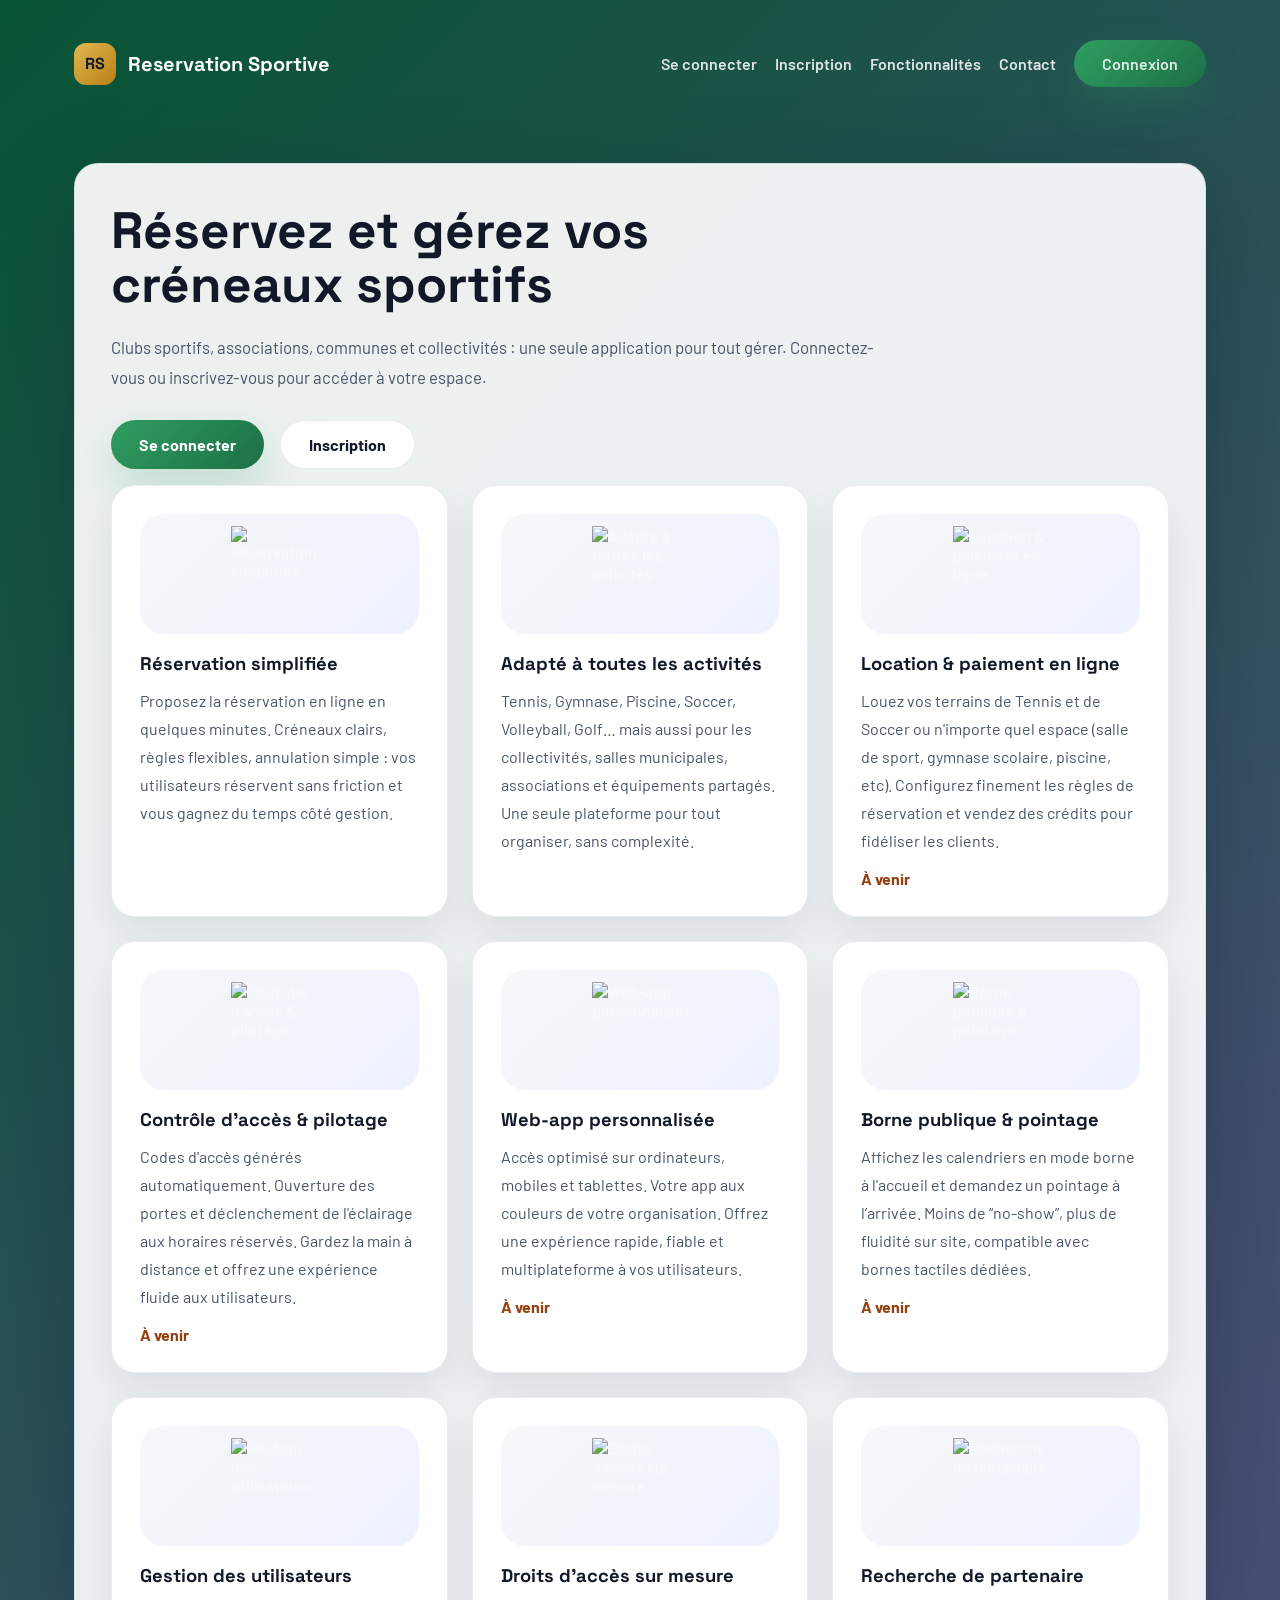
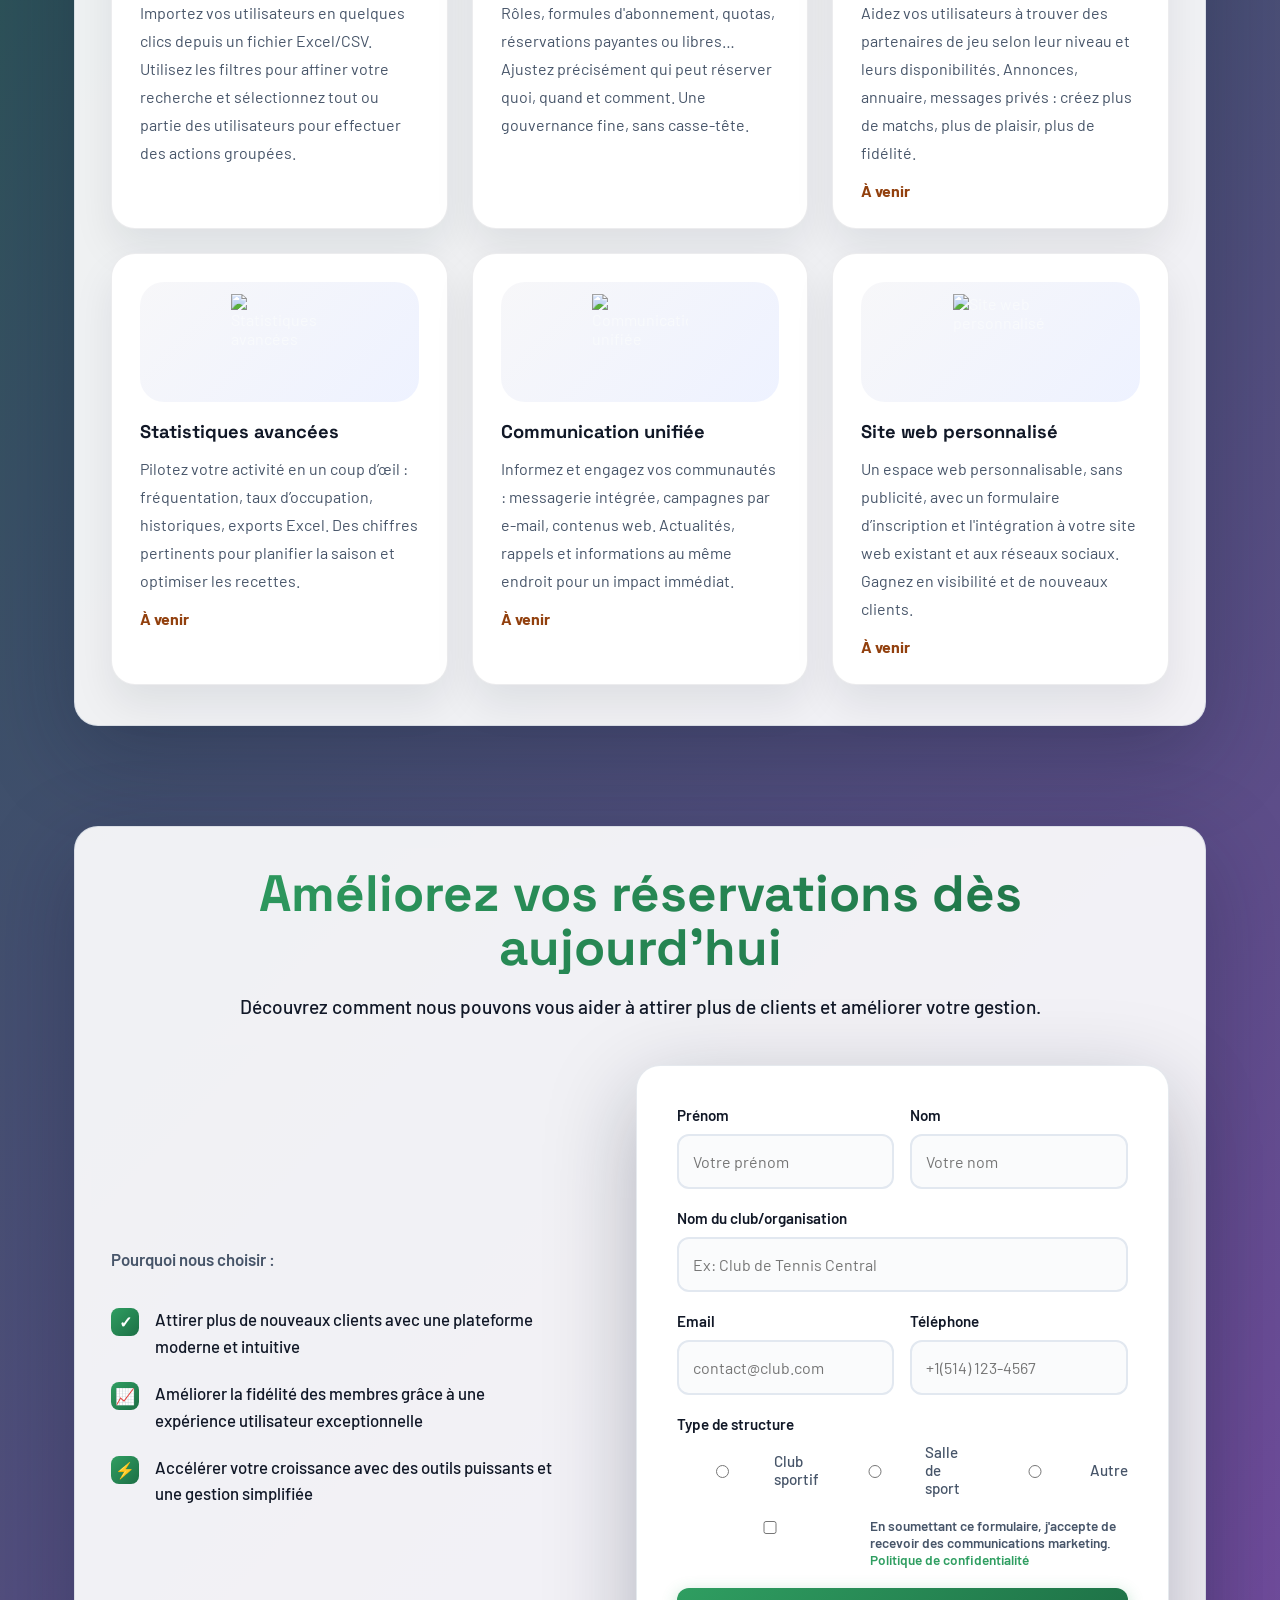
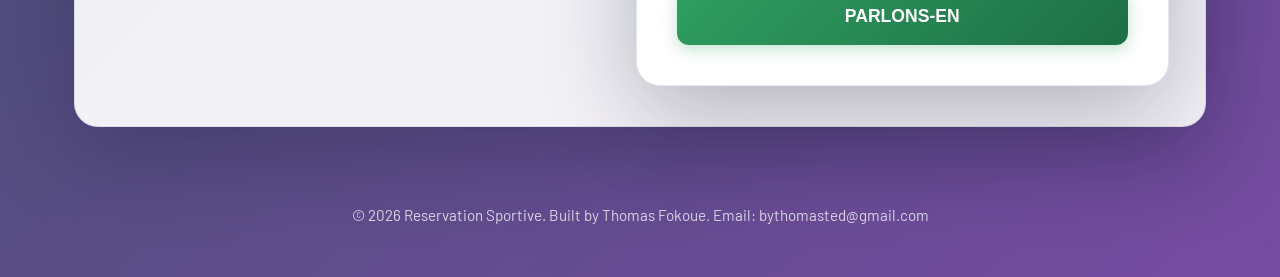
==== index.html @ 1c205542 "Style: améliorer l'apparence de la section Contact avec icônes, focus states et effets visuels" ====
﻿<!doctype html>
<html lang="fr">
  <head>
    <meta charset="utf-8" />
    <meta name="viewport" content="width=device-width, initial-scale=1" />
    <title>RS - Reservation Sportive</title>
    <link rel="icon"  href="Images/icon.png">
    <link rel="preconnect" href="https://fonts.googleapis.com" />
    <link rel="preconnect" href="https://fonts.gstatic.com" crossorigin />
    <link
      href="https://fonts.googleapis.com/css2?family=Barlow:wght@400;500;600;700&family=Space+Grotesk:wght@500;700&display=swap"
      rel="stylesheet"
    />
    <style>
      :root {
        --bg: #075434;
        --surface: rgba(255, 255, 255, 0.92);
        --text: #111827;
        --muted: #475569;
        --border: rgba(148, 163, 184, 0.24);
        --primary: #2f9e61;
        --primary-dark: #1d6f45;
        --accent: #d6a52f;
      }

      * {
        box-sizing: border-box;
      }

      body {
        margin: 0;
        min-height: 100vh;
        font-family: 'Barlow', sans-serif;
        background: linear-gradient(135deg, #075434 0%, #764ba2 100%);
        color: #f8fafc;
      }

      .page {
        max-width: 1180px;
        margin: 0 auto;
        padding: 24px;
      }

      .topbar {
        display: flex;
        justify-content: space-between;
        align-items: center;
        gap: 16px;
        padding: 16px 0;
      }

      .brand {
        display: inline-flex;
        align-items: center;
        gap: 12px;
      }

      .brand-mark {
        width: 42px;
        height: 42px;
        border-radius: 12px;
        background: linear-gradient(135deg, #e0b64f, #b68018);
        color: #111827;
        display: grid;
        place-items: center;
        font-family: 'Space Grotesk', sans-serif;
        font-weight: 700;
      }

      .brand-text {
        font-family: 'Space Grotesk', sans-serif;
        font-size: 20px;
        font-weight: 700;
        color: white;
      }

      .nav {
        display: flex;
        align-items: center;
        gap: 18px;
        flex-wrap: wrap;
      }

      .nav a {
        color: rgba(255, 255, 255, 0.85);
        text-decoration: none;
        font-weight: 600;
      }

      .hero {
        display: grid;
        gap: 24px;
        padding: 60px 0 40px;
      }

      .hero-card {
        background: var(--surface);
        border: 1px solid var(--border);
        border-radius: 24px;
        padding: 40px 36px;
        box-shadow: 0 28px 90px rgba(15, 23, 42, 0.28);
      }

      .hero-top {
        max-width: 780px;
      }

      .hero-top h1 {
        margin: 0 0 20px;
        font-family: 'Space Grotesk', sans-serif;
        font-size: clamp(3rem, 4vw, 4rem);
        line-height: 1.05;
        color: #111827;
      }

      .hero-top p {
        margin: 0;
        color: #475569;
        font-size: 1.05rem;
        line-height: 1.8;
      }

      .hero-actions {
        display: flex;
        flex-wrap: wrap;
        gap: 16px;
        margin-top: 28px;
      }

      .btn {
        display: inline-flex;
        align-items: center;
        justify-content: center;
        gap: 10px;
        padding: 14px 28px;
        border-radius: 999px;
        font-weight: 700;
        text-decoration: none;
        transition: transform 0.2s ease, box-shadow 0.2s ease;
      }

      .btn-primary {
        background: linear-gradient(135deg, var(--primary), var(--primary-dark));
        color: white;
        box-shadow: 0 18px 40px rgba(47, 158, 97, 0.22);
      }

      .btn-secondary {
        background: rgba(255, 255, 255, 0.92);
        color: #111827;
        border: 1px solid rgba(17, 24, 39, 0.08);
      }

      .btn:hover {
        transform: translateY(-2px);
      }

      .cards {
        display: grid;
        grid-template-columns: repeat(auto-fit, minmax(260px, 1fr));
        gap: 24px;
        padding-top: 16px;
      }

      .card {
        background: white;
        border-radius: 24px;
        padding: 28px;
        box-shadow: 0 20px 40px rgba(15, 23, 42, 0.08);
        border: 1px solid rgba(15, 23, 42, 0.08);
      }

      .icon {
        display: grid;
        place-items: center;
        border-radius: 24px;
        margin-bottom: 18px;
        background: linear-gradient(135deg, #f7f7f9, #eef2ff);
        padding: 12px;
      }

      .icon img {
        width: 96px;
        height: 96px;
        object-fit: contain;
      }

      .card h3 {
        margin: 0 0 12px;
        font-family: 'Space Grotesk', sans-serif;
        font-size: 1.15rem;
        color: #111827;
      }

      .card p {
        margin: 0;
        color: #475569;
        line-height: 1.75;
      }

      .note {
        display: inline-flex;
        align-items: center;
        gap: 8px;
        margin-top: 14px;
        color: #92400e;
        font-weight: 700;
      }

      .contact-section {
        display: grid;
        grid-template-columns: 1fr 1.2fr;
        gap: 80px;
        align-items: center;
        position: relative;
      }

      .contact-section::before {
        content: '';
        position: absolute;
        top: -20px;
        left: -20px;
        right: -20px;
        bottom: -20px;
        background: linear-gradient(135deg, rgba(47, 158, 97, 0.03) 0%, rgba(118, 75, 162, 0.03) 100%);
        border-radius: 32px;
        z-index: -1;
      }

      .contact-form {
        background: white;
        border-radius: 24px;
        padding: 40px;
        box-shadow: 0 28px 90px rgba(15, 23, 42, 0.28);
        border: 1px solid var(--border);
      }

      .contact-form form {
        display: grid;
        gap: 20px;
      }

      .contact-form input,
      .contact-form textarea {
        width: 100%;
        padding: 16px 14px;
        border: 2px solid #e2e8f0;
        border-radius: 12px;
        font-size: 1rem;
        font-family: 'Barlow', sans-serif;
        transition: border-color 0.3s ease, box-shadow 0.3s ease;
        background: #fafbfc;
      }

      .contact-form input:focus,
      .contact-form textarea:focus {
        outline: none;
        border-color: var(--primary);
        box-shadow: 0 0 0 3px rgba(47, 158, 97, 0.1);
        background: white;
      }

      .contact-form label {
        display: block;
        font-weight: 600;
        color: var(--text);
        margin-bottom: 10px;
        font-size: 0.95rem;
      }

      .contact-form button {
        width: 100%;
        padding: 18px 24px;
        background: linear-gradient(135deg, var(--primary), var(--primary-dark));
        color: white;
        border: none;
        border-radius: 12px;
        font-weight: 700;
        font-size: 1.1rem;
        cursor: pointer;
        transition: all 0.3s ease;
        box-shadow: 0 4px 16px rgba(47, 158, 97, 0.3);
        position: relative;
        overflow: hidden;
      }

      .contact-form button::before {
        content: '';
        position: absolute;
        top: 0;
        left: -100%;
        width: 100%;
        height: 100%;
        background: linear-gradient(90deg, transparent, rgba(255, 255, 255, 0.2), transparent);
        transition: left 0.5s;
      }

      .contact-form button:hover::before {
        left: 100%;
      }

      .contact-form button:hover {
        transform: translateY(-2px);
        box-shadow: 0 8px 24px rgba(47, 158, 97, 0.4);
      }

      .contact-form button:active {
        transform: translateY(0);
      }

      .contact-benefits {
        list-style: none;
        padding: 0;
        margin: 0;
      }

      .contact-benefits li {
        margin-bottom: 20px;
        display: flex;
        align-items: flex-start;
        gap: 16px;
        color: var(--text);
        font-weight: 500;
        line-height: 1.6;
      }

      .contact-benefits li:last-child {
        margin-bottom: 0;
      }

      .contact-benefits .benefit-icon {
        width: 28px;
        height: 28px;
        background: linear-gradient(135deg, var(--primary), var(--primary-dark));
        border-radius: 8px;
        display: flex;
        align-items: center;
        justify-content: center;
        color: white;
        font-size: 16px;
        font-weight: 700;
        flex-shrink: 0;
        margin-top: 2px;
      }

      .contact-benefits .benefit-text {
        margin: 0;
        font-size: 1.05rem;
      }

      footer {
        padding: 24px 0 14px;
        text-align: center;
        color: rgba(255, 255, 255, 0.76);
        font-size: 0.95rem;
      }

      @media (max-width: 860px) {
        .topbar {
          flex-direction: column;
          align-items: flex-start;
        }

        .hero-card {
          padding: 28px;
        }

        .hero-top h1 {
          font-size: 2.5rem;
        }

        .contact-section {
          grid-template-columns: 1fr;
          gap: 40px;
        }
      }
    </style>
  </head>
  <body>
    <div class="page">
      <header class="topbar">
        <div class="brand">
          <span class="brand-mark">RS</span>
          <span class="brand-text">Reservation Sportive</span>
        </div>
        <nav class="nav">
          <a href="login.html">Se connecter</a>
          <a href="register.html">Inscription</a>
          <a href="#features">Fonctionnalités</a>
          <a href="#contact">Contact</a>
          <a href="login.html" class="btn btn-primary">Connexion</a>
        </nav>
      </header>

      <section class="hero">
        <div class="hero-card">
          <div class="hero-top">
            <h1>Réservez et gérez vos créneaux sportifs</h1>
            <p>Clubs sportifs, associations, communes et collectivités : une seule application pour tout gérer. Connectez-vous ou inscrivez-vous pour accéder à votre espace.</p>
            <div class="hero-actions">
              <a href="login.html" class="btn btn-primary">Se connecter</a>
              <a href="register.html" class="btn btn-secondary">Inscription</a>
            </div>
          </div>

          <div class="cards" id="features">
            <article class="card">
              <div class="icon">
                <img class="feature-icon" width="96" height="96" src="https://static.ballejaune.com/img/home/icons/bookings.png" alt="Réservation simplifiée" />
              </div>
              <h3 class="discover-card-title">Réservation simplifiée</h3>
              <p>Proposez la réservation en ligne en quelques minutes. Créneaux clairs, règles flexibles, annulation simple : vos utilisateurs réservent sans friction et vous gagnez du temps côté gestion.</p>
            </article>

            <article class="card">
              <div class="icon">
                <img class="feature-icon" width="96" height="96" src="https://static.ballejaune.com/img/home/icons/multi-sports.png" alt="Adapté à toutes les activités" />
              </div>
              <h3 class="discover-card-title">Adapté à toutes les activités</h3>
              <p>Tennis, Gymnase, Piscine, Soccer, Volleyball, Golf… mais aussi pour les collectivités, salles municipales, associations et équipements partagés. Une seule plateforme pour tout organiser, sans complexité.</p>
            </article>

            <article class="card">
              <div class="icon">
                <img class="feature-icon" width="96" height="96" src="https://static.ballejaune.com/img/home/icons/payment.png" alt="Location & paiement en ligne" />
              </div>
              <h3 class="discover-card-title">Location & paiement en ligne</h3>
              <p>Louez vos terrains de Tennis et de Soccer ou n'importe quel espace (salle de sport, gymnase scolaire, piscine, etc). Configurez finement les règles de réservation et vendez des crédits pour fidéliser les clients.</p>
              <span class="note">À venir</span>
            </article>

            <article class="card">
              <div class="icon">
                <img class="feature-icon" width="96" height="96" src="https://static.ballejaune.com/img/home/icons/access-control.png" alt="Contrôle d'accès & pilotage" />
              </div>
              <h3 class="discover-card-title">Contrôle d'accès & pilotage</h3>
              <p>Codes d'accès générés automatiquement. Ouverture des portes et déclenchement de l'éclairage aux horaires réservés. Gardez la main à distance et offrez une expérience fluide aux utilisateurs.</p>
              <span class="note">À venir</span>
            </article>

            <article class="card">
              <div class="icon">
                <img class="feature-icon" width="96" height="96" src="https://static.ballejaune.com/img/home/icons/web-app.png" alt="Web-app personnalisée" />
              </div>
              <h3 class="discover-card-title">Web-app personnalisée</h3>
              <p>Accès optimisé sur ordinateurs, mobiles et tablettes. Votre app aux couleurs de votre organisation. Offrez une expérience rapide, fiable et multiplateforme à vos utilisateurs.</p>
              <span class="note">À venir</span>
            </article>

            <article class="card">
              <div class="icon">
                <img class="feature-icon" width="96" height="96" src="https://static.ballejaune.com/img/home/icons/kiosk.png" alt="Borne publique & pointage" />
              </div>
              <h3 class="discover-card-title">Borne publique & pointage</h3>
              <p>Affichez les calendriers en mode borne à l'accueil et demandez un pointage à l’arrivée. Moins de “no-show”, plus de fluidité sur site, compatible avec bornes tactiles dédiées.</p>
              <span class="note">À venir</span>
            </article>

            <article class="card">
              <div class="icon">
                <img class="feature-icon" width="96" height="96" src="https://static.ballejaune.com/img/home/icons/user-manager.png" alt="Gestion des utilisateurs" />
              </div>
              <h3 class="discover-card-title">Gestion des utilisateurs</h3>
              <p>Importez vos utilisateurs en quelques clics depuis un fichier Excel/CSV. Utilisez les filtres pour affiner votre recherche et sélectionnez tout ou partie des utilisateurs pour effectuer des actions groupées.</p>
            </article>

            <article class="card">
              <div class="icon">
                <img class="feature-icon" width="96" height="96" src="https://static.ballejaune.com/img/home/icons/accessrights.png" alt="Droits d'accès sur mesure" />
              </div>
              <h3 class="discover-card-title">Droits d'accès sur mesure</h3>
              <p>Rôles, formules d'abonnement, quotas, réservations payantes ou libres… Ajustez précisément qui peut réserver quoi, quand et comment. Une gouvernance fine, sans casse-tête.</p>
            </article>

            <article class="card">
              <div class="icon">
                <img class="feature-icon" width="96" height="96" src="https://static.ballejaune.com/img/home/icons/find-partner.png" alt="Recherche de partenaire" />
              </div>
              <h3 class="discover-card-title">Recherche de partenaire</h3>
              <p>Aidez vos utilisateurs à trouver des partenaires de jeu selon leur niveau et leurs disponibilités. Annonces, annuaire, messages privés : créez plus de matchs, plus de plaisir, plus de fidélité.</p>
              <span class="note">À venir</span>
            </article>

            <article class="card">
              <div class="icon">
                <img class="feature-icon" width="96" height="96" src="https://static.ballejaune.com/img/home/icons/statistics.png" alt="Statistiques avancées" />
              </div>
              <h3 class="discover-card-title">Statistiques avancées</h3>
              <p>Pilotez votre activité en un coup d’œil : fréquentation, taux d’occupation, historiques, exports Excel. Des chiffres pertinents pour planifier la saison et optimiser les recettes.</p>
              <span class="note">À venir</span>
            </article>

            <article class="card">
              <div class="icon">
                <img class="feature-icon" width="96" height="96" src="https://static.ballejaune.com/img/home/icons/messages.png" alt="Communication unifiée" />
              </div>
              <h3 class="discover-card-title">Communication unifiée</h3>
              <p>Informez et engagez vos communautés : messagerie intégrée, campagnes par e-mail, contenus web. Actualités, rappels et informations au même endroit pour un impact immédiat.</p>
              <span class="note">À venir</span>
            </article>

            <article class="card">
              <div class="icon">
                <img class="feature-icon" width="96" height="96" src="https://static.ballejaune.com/img/home/icons/website.png" alt="Site web personnalisé" />
              </div>
              <h3 class="discover-card-title">Site web personnalisé</h3>
              <p>Un espace web personnalisable, sans publicité, avec un formulaire d’inscription et l'intégration à votre site web existant et aux réseaux sociaux. Gagnez en visibilité et de nouveaux clients.</p>
              <span class="note">À venir</span>
            </article>
          </div>
        </div>
      </section>

      <section class="hero" id="contact">
        <div class="hero-card">
          <div class="hero-top" style="text-align: center; max-width: 100%; margin-bottom: 40px;">
            <h1 style="background: linear-gradient(135deg, var(--primary), var(--primary-dark)); -webkit-background-clip: text; -webkit-text-fill-color: transparent; background-clip: text; margin-bottom: 16px;">Améliorez vos réservations dès aujourd'hui</h1>
            <p style="font-size: 1.2rem; color: var(--text); font-weight: 500;">Découvrez comment nous pouvons vous aider à attirer plus de clients et améliorer votre gestion.</p>
          </div>

          <div class="contact-section">
            <!-- Texte à gauche -->
            <div>
              <p style="color: #475569; font-size: 1.05rem; margin: 0 0 32px; line-height: 1.8; font-weight: 600;">Pourquoi nous choisir :</p>
              <ul class="contact-benefits">
                <li>
                  <div class="benefit-icon">✓</div>
                  <p class="benefit-text">Attirer plus de nouveaux clients avec une plateforme moderne et intuitive</p>
                </li>
                <li>
                  <div class="benefit-icon">📈</div>
                  <p class="benefit-text">Améliorer la fidélité des membres grâce à une expérience utilisateur exceptionnelle</p>
                </li>
                <li>
                  <div class="benefit-icon">⚡</div>
                  <p class="benefit-text">Accélérer votre croissance avec des outils puissants et une gestion simplifiée</p>
                </li>
              </ul>
            </div>

            <!-- Formulaire à droite -->
            <div class="contact-form">
              <form>
                <div style="display: grid; grid-template-columns: 1fr 1fr; gap: 16px;">
                  <div>
                    <label>Prénom</label>
                    <input type="text" placeholder="Votre prénom">
                  </div>
                  <div>
                    <label>Nom</label>
                    <input type="text" placeholder="Votre nom">
                  </div>
                </div>

                <div>
                  <label>Nom du club/organisation</label>
                  <input type="text" placeholder="Ex: Club de Tennis Central">
                </div>

                <div style="display: grid; grid-template-columns: 1fr 1fr; gap: 16px;">
                  <div>
                    <label>Email</label>
                    <input type="email" placeholder="contact@club.com">
                  </div>
                  <div>
                    <label>Téléphone</label>
                    <input type="tel" placeholder="+1(514) 123-4567">
                  </div>
                </div>

                <div>
                  <label>Type de structure</label>
                  <div style="display: grid; grid-template-columns: repeat(3, 1fr); gap: 12px;">
                    <label style="display: flex; align-items: center; gap: 8px; cursor: pointer; margin: 0;">
                      <input type="radio" name="industry" value="sports">
                      <span style="color: #475569; font-weight: 500;">Club sportif</span>
                    </label>
                    <label style="display: flex; align-items: center; gap: 8px; cursor: pointer; margin: 0;">
                      <input type="radio" name="industry" value="gym">
                      <span style="color: #475569; font-weight: 500;">Salle de sport</span>
                    </label>
                    <label style="display: flex; align-items: center; gap: 8px; cursor: pointer; margin: 0;">
                      <input type="radio" name="industry" value="other">
                      <span style="color: #475569; font-weight: 500;">Autre</span>
                    </label>
                  </div>
                </div>

                <label style="display: flex; align-items: flex-start; gap: 8px; cursor: pointer; margin: 0;">
                  <input type="checkbox" style="margin-top: 4px;">
                  <span style="color: #475569; font-size: 0.85rem;">En soumettant ce formulaire, j'accepte de recevoir des communications marketing. <a href="#" style="color: var(--primary); text-decoration: none; font-weight: 600;">Politique de confidentialité</a></span>
                </label>

                <button type="submit">PARLONS-EN</button>
              </form>
            </div>
          </div>
        </div>
      </section>

      <footer>
        <p>© 2026 Reservation Sportive. Built by Thomas Fokoue. Email: bythomasted@gmail.com</p>
      </footer>
    </div>
  </body>
</html>
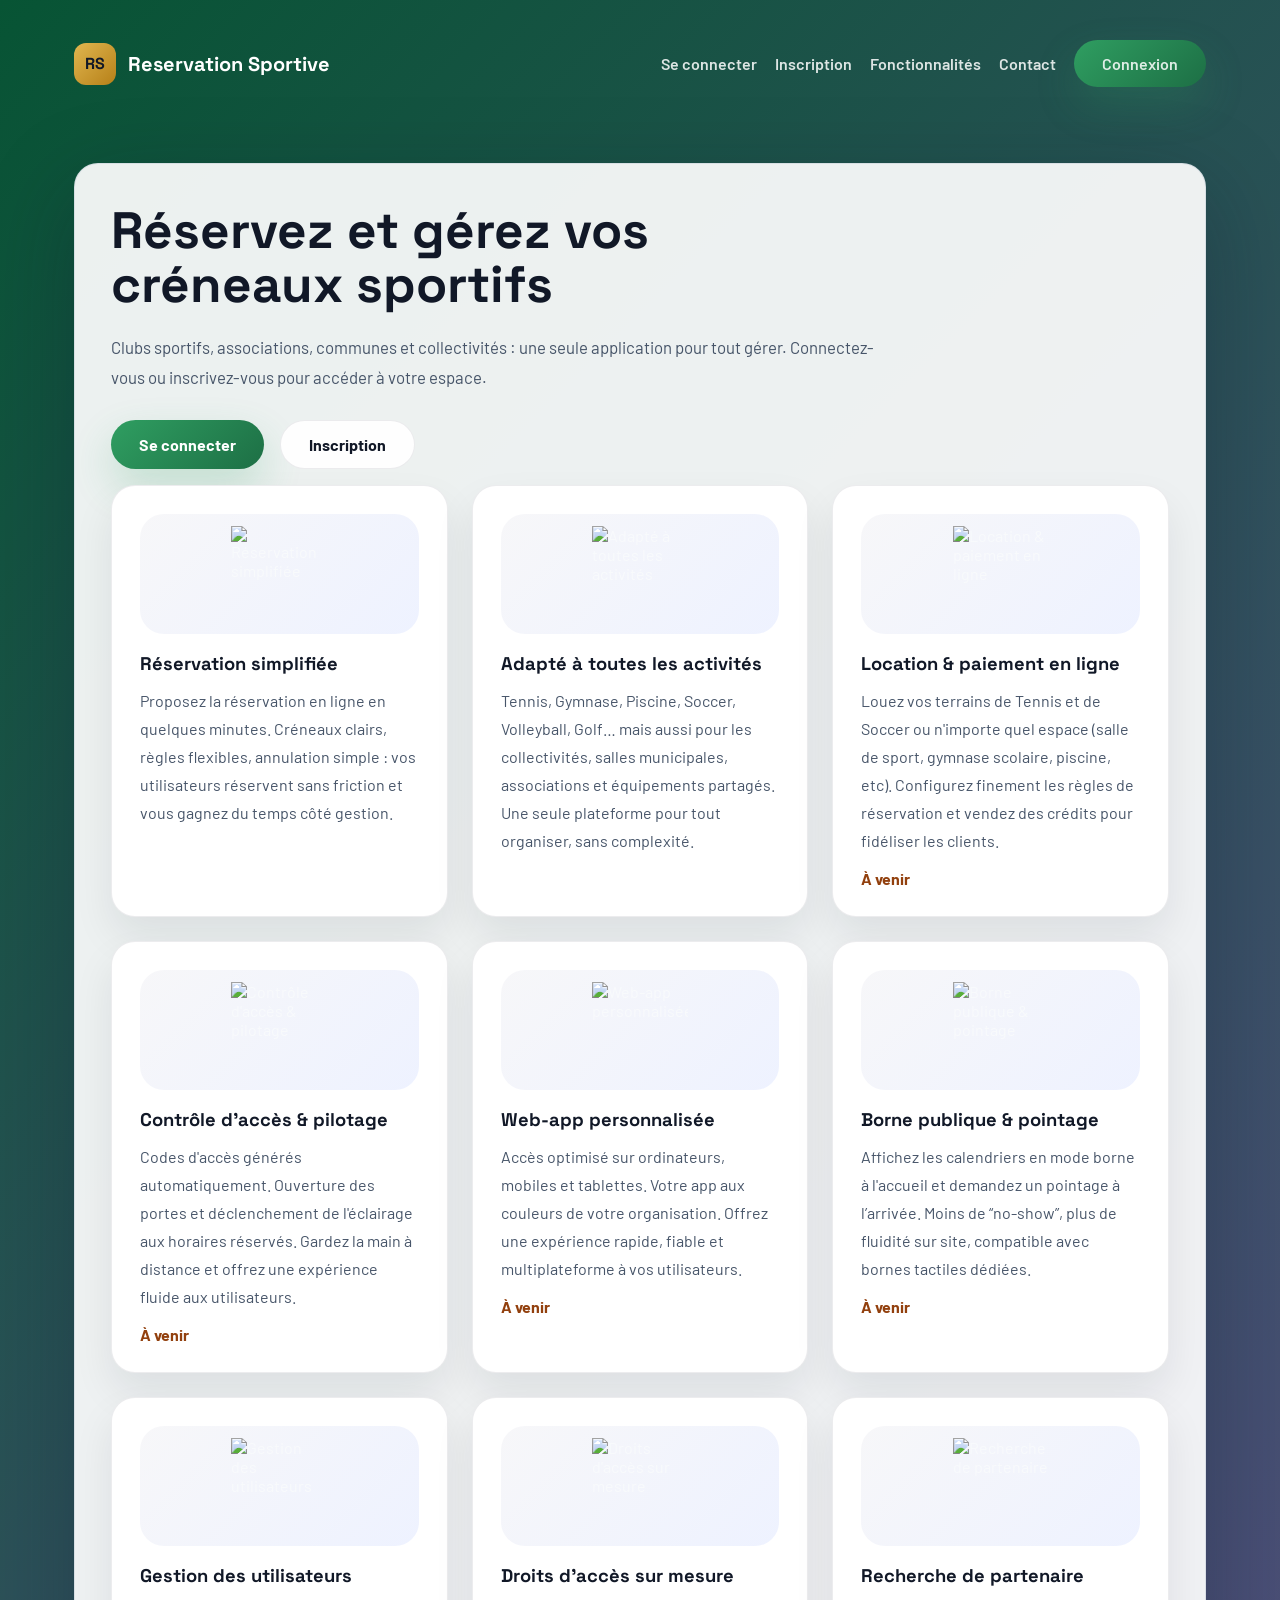
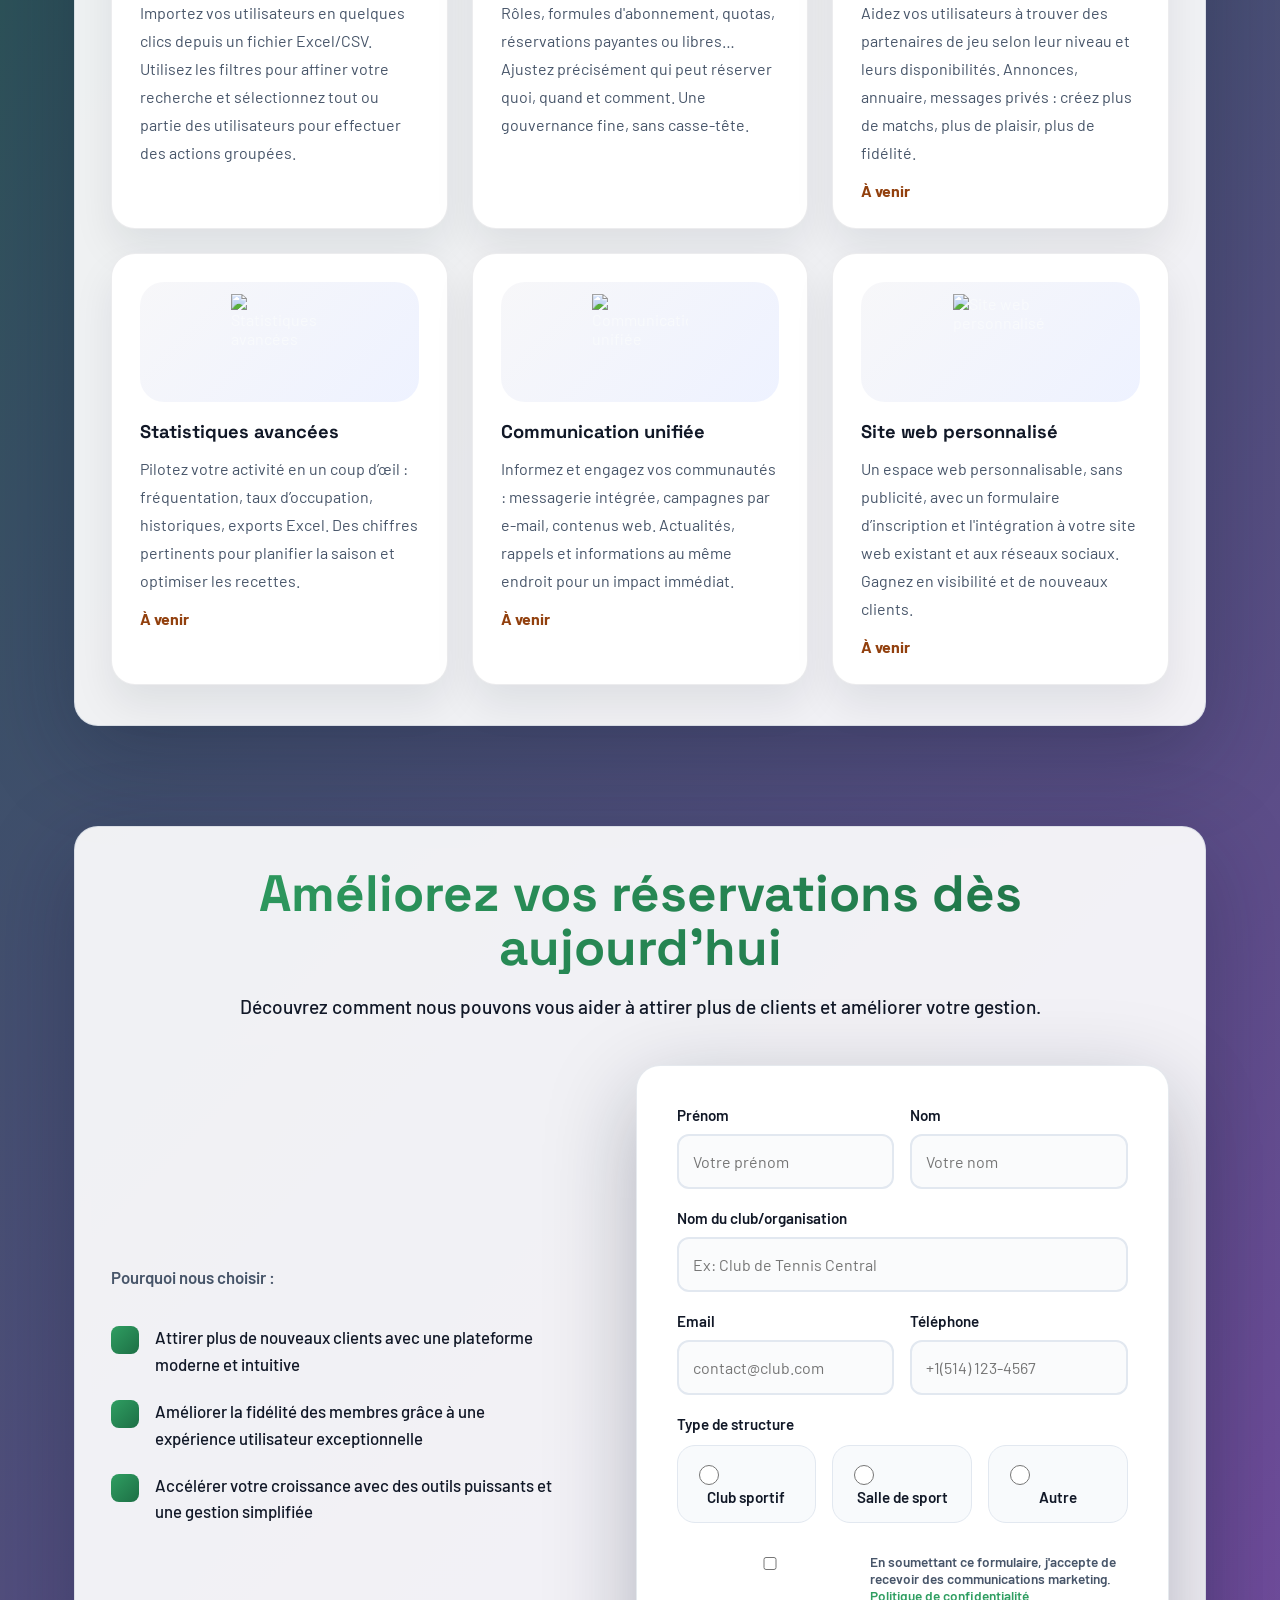
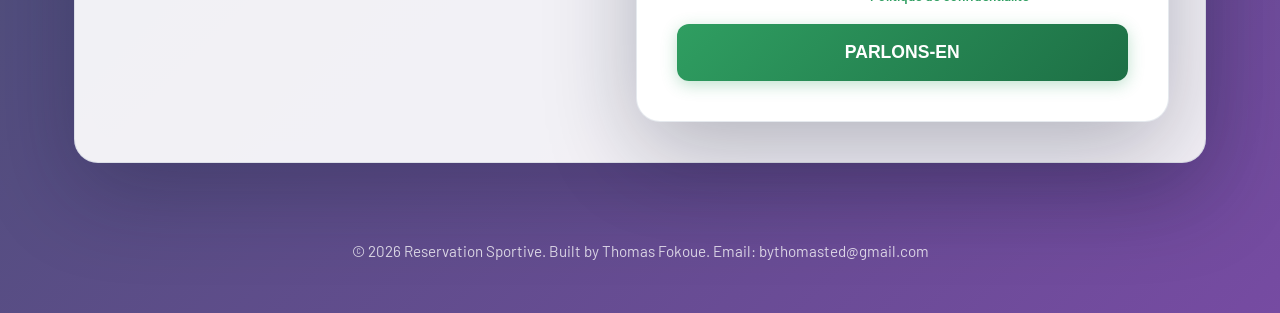
==== commit ee332219: "UI: améliorer l'affichage des options Type de structure dans le formulaire Contact" ====
--- a/index.html
+++ b/index.html
@@ -268,6 +268,50 @@
         font-size: 0.95rem;
       }
 
+      .contact-options {
+        display: grid;
+        grid-template-columns: repeat(3, minmax(0, 1fr));
+        gap: 16px;
+        margin-top: 12px;
+      }
+
+      .contact-option {
+        display: flex;
+        flex-direction: column;
+        align-items: center;
+        justify-content: center;
+        gap: 10px;
+        padding: 16px;
+        border: 1px solid #e2e8f0;
+        border-radius: 18px;
+        background: #f8fafc;
+        cursor: pointer;
+        transition: border-color 0.2s ease, transform 0.2s ease, box-shadow 0.2s ease;
+      }
+
+      .contact-option:hover {
+        border-color: var(--primary);
+        transform: translateY(-1px);
+      }
+
+      .contact-option input {
+        accent-color: var(--primary);
+        width: 20px;
+        height: 20px;
+      }
+
+      .contact-option span {
+        display: block;
+        text-align: center;
+        color: var(--text);
+        font-weight: 600;
+        font-size: 0.95rem;
+      }
+
+      .contact-option input:checked + span {
+        color: var(--primary);
+      }
+
       .contact-form button {
         width: 100%;
         padding: 18px 24px;
@@ -524,15 +568,15 @@
               <p style="color: #475569; font-size: 1.05rem; margin: 0 0 32px; line-height: 1.8; font-weight: 600;">Pourquoi nous choisir :</p>
               <ul class="contact-benefits">
                 <li>
-                  <div class="benefit-icon">✓</div>
+                  <div class="benefit-icon"></div>
                   <p class="benefit-text">Attirer plus de nouveaux clients avec une plateforme moderne et intuitive</p>
                 </li>
                 <li>
-                  <div class="benefit-icon">📈</div>
+                  <div class="benefit-icon"></div>
                   <p class="benefit-text">Améliorer la fidélité des membres grâce à une expérience utilisateur exceptionnelle</p>
                 </li>
                 <li>
-                  <div class="benefit-icon">⚡</div>
+                  <div class="benefit-icon"></div>
                   <p class="benefit-text">Accélérer votre croissance avec des outils puissants et une gestion simplifiée</p>
                 </li>
               </ul>
@@ -570,18 +614,18 @@
 
                 <div>
                   <label>Type de structure</label>
-                  <div style="display: grid; grid-template-columns: repeat(3, 1fr); gap: 12px;">
-                    <label style="display: flex; align-items: center; gap: 8px; cursor: pointer; margin: 0;">
+                  <div class="contact-options">
+                    <label class="contact-option">
                       <input type="radio" name="industry" value="sports">
-                      <span style="color: #475569; font-weight: 500;">Club sportif</span>
+                      <span>Club sportif</span>
                     </label>
-                    <label style="display: flex; align-items: center; gap: 8px; cursor: pointer; margin: 0;">
+                    <label class="contact-option">
                       <input type="radio" name="industry" value="gym">
-                      <span style="color: #475569; font-weight: 500;">Salle de sport</span>
+                      <span>Salle de sport</span>
                     </label>
-                    <label style="display: flex; align-items: center; gap: 8px; cursor: pointer; margin: 0;">
+                    <label class="contact-option">
                       <input type="radio" name="industry" value="other">
-                      <span style="color: #475569; font-weight: 500;">Autre</span>
+                      <span>Autre</span>
                     </label>
                   </div>
                 </div>
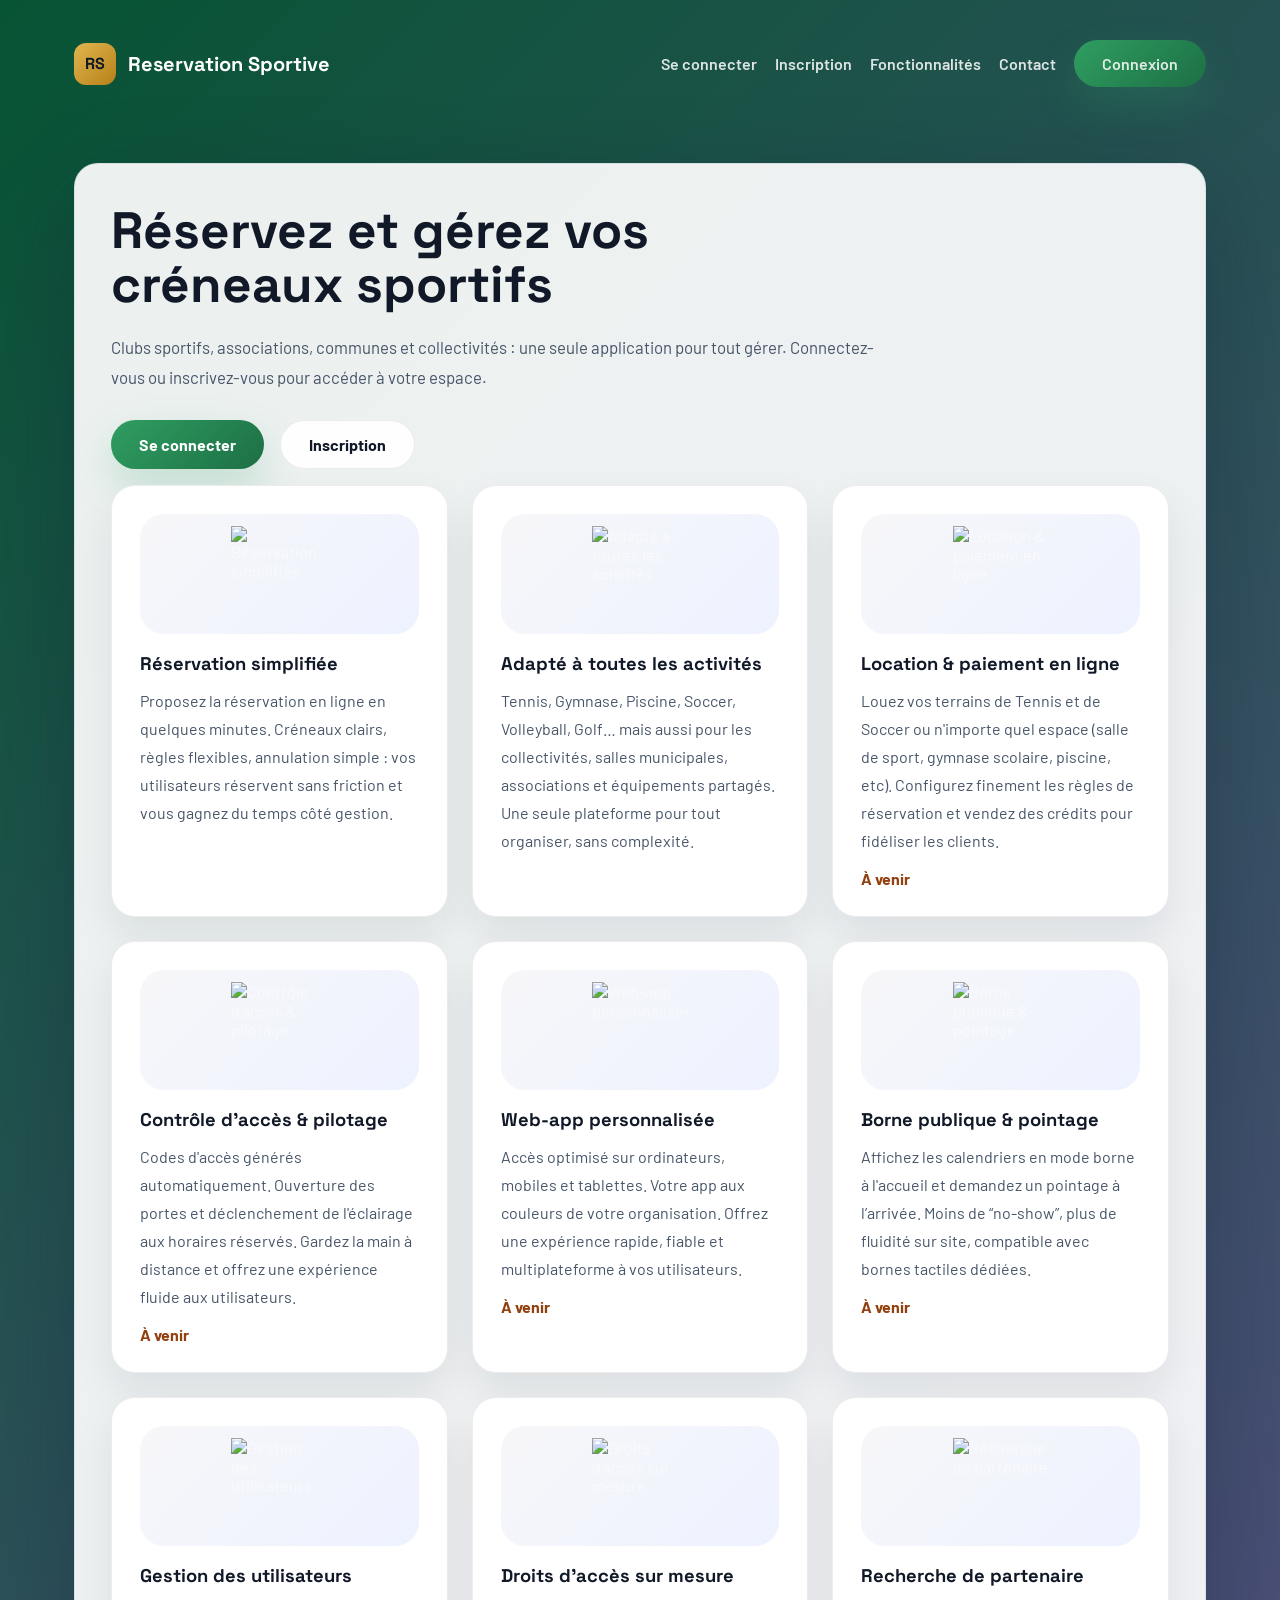
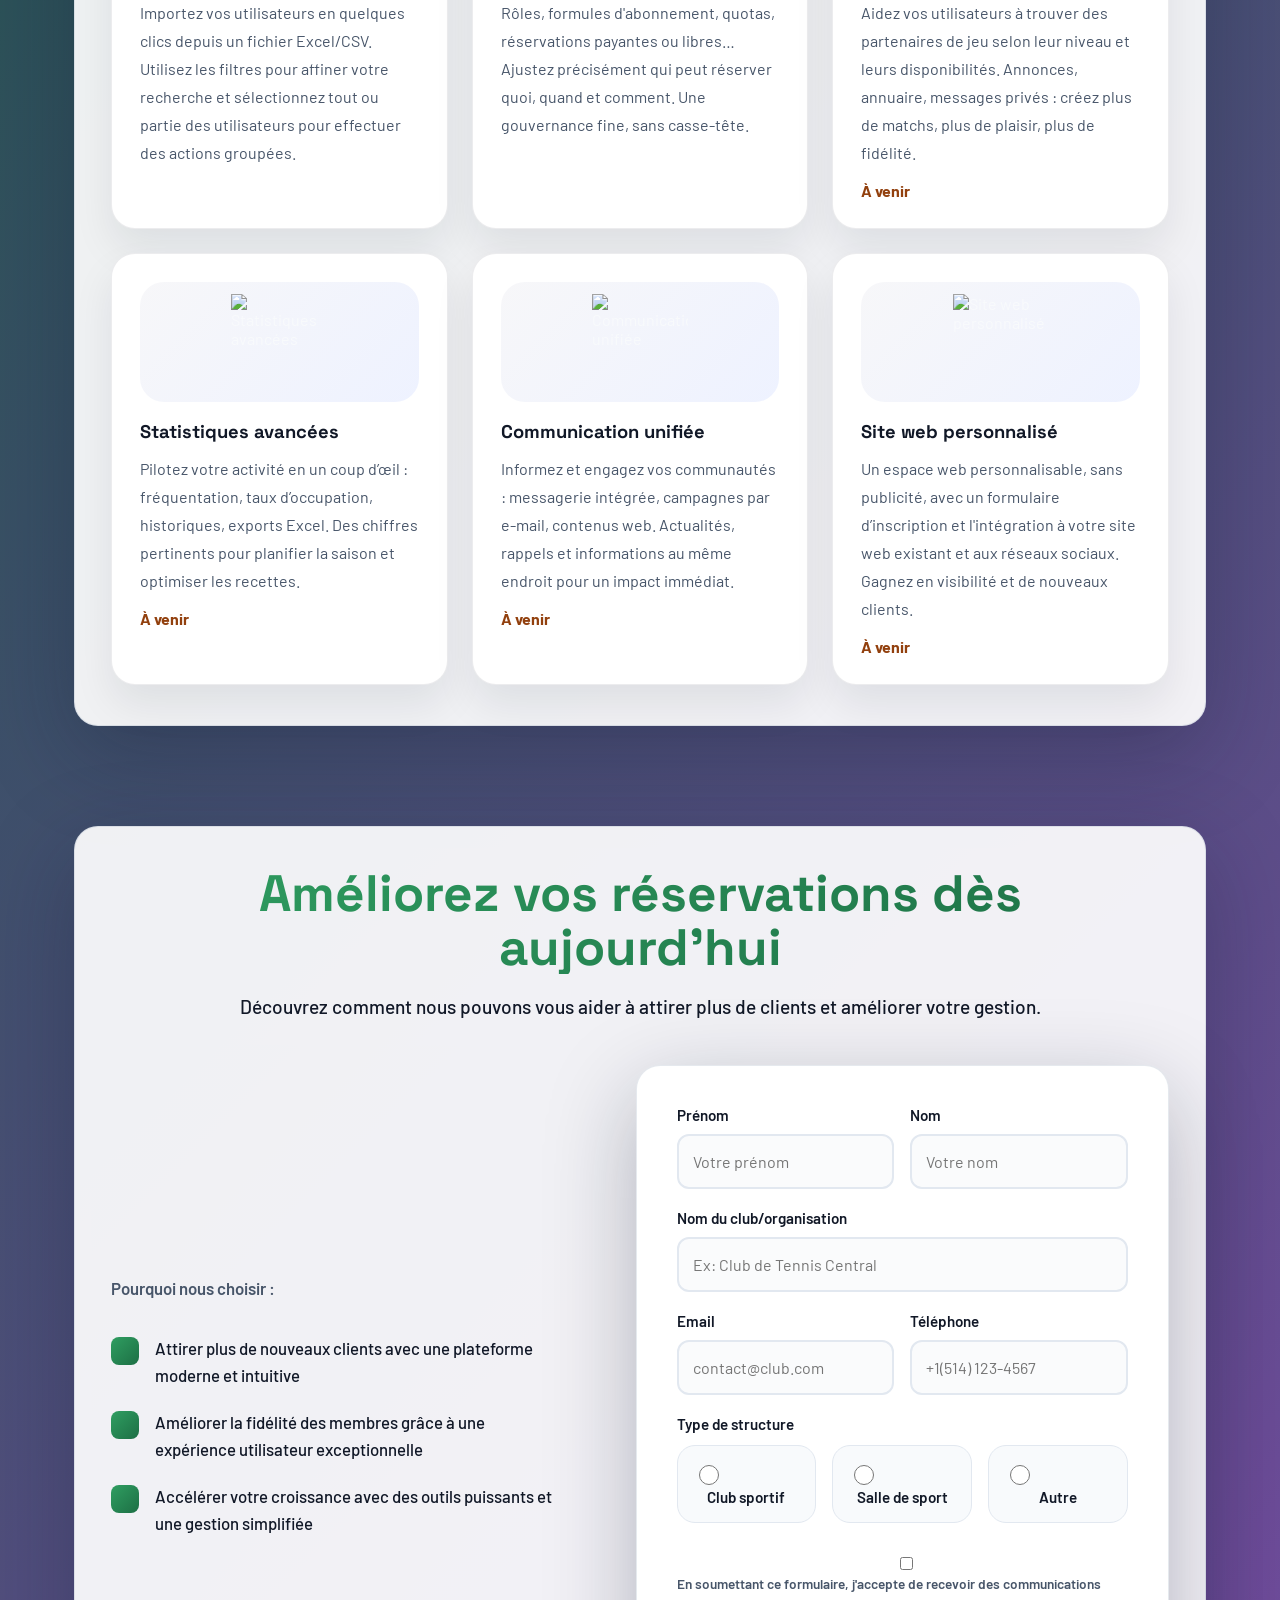
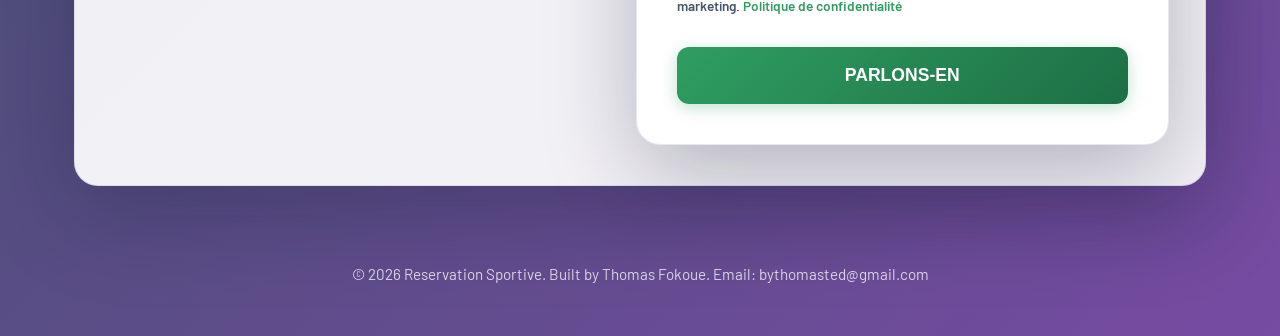
==== commit dc3070f2: "UX: placer la case à cocher au début de la phrase de consentement" ====
--- a/index.html
+++ b/index.html
@@ -339,6 +339,25 @@
         transition: left 0.5s;
       }
 
+      .contact-legal {
+        display: flex;
+        align-items: flex-start;
+        gap: 14px;
+        flex-wrap: wrap;
+      }
+
+      .contact-legal span {
+        color: #475569;
+        font-size: 0.85rem;
+        line-height: 1.6;
+        max-width: calc(100% - 56px);
+      }
+
+      .contact-legal input {
+        margin-top: 4px;
+        accent-color: var(--primary);
+      }
+
       .contact-form button:hover::before {
         left: 100%;
       }
@@ -630,9 +649,9 @@
                   </div>
                 </div>
 
-                <label style="display: flex; align-items: flex-start; gap: 8px; cursor: pointer; margin: 0;">
-                  <input type="checkbox" style="margin-top: 4px;">
-                  <span style="color: #475569; font-size: 0.85rem;">En soumettant ce formulaire, j'accepte de recevoir des communications marketing. <a href="#" style="color: var(--primary); text-decoration: none; font-weight: 600;">Politique de confidentialité</a></span>
+                <label class="contact-legal">
+                  <input type="checkbox">
+                  <span>En soumettant ce formulaire, j'accepte de recevoir des communications marketing. <a href="#" style="color: var(--primary); text-decoration: none; font-weight: 600;">Politique de confidentialité</a></span>
                 </label>
 
                 <button type="submit">PARLONS-EN</button>
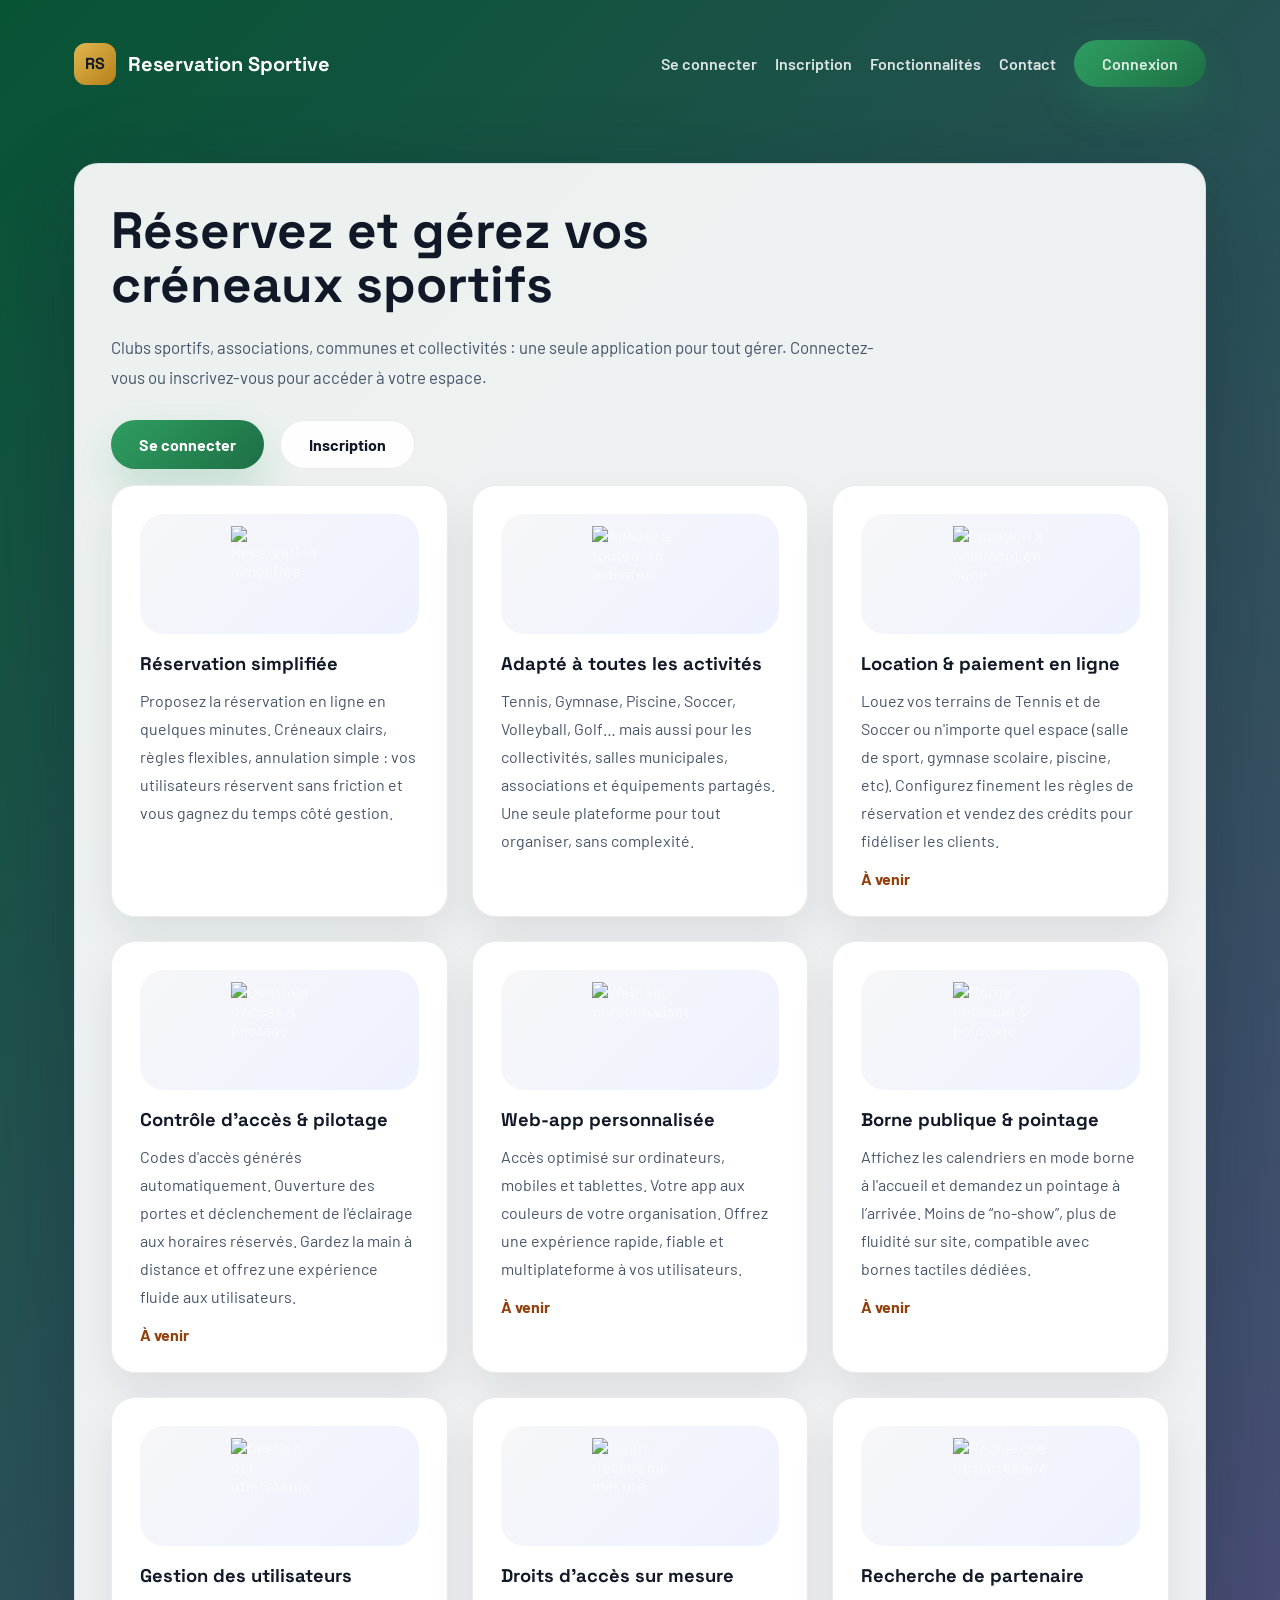
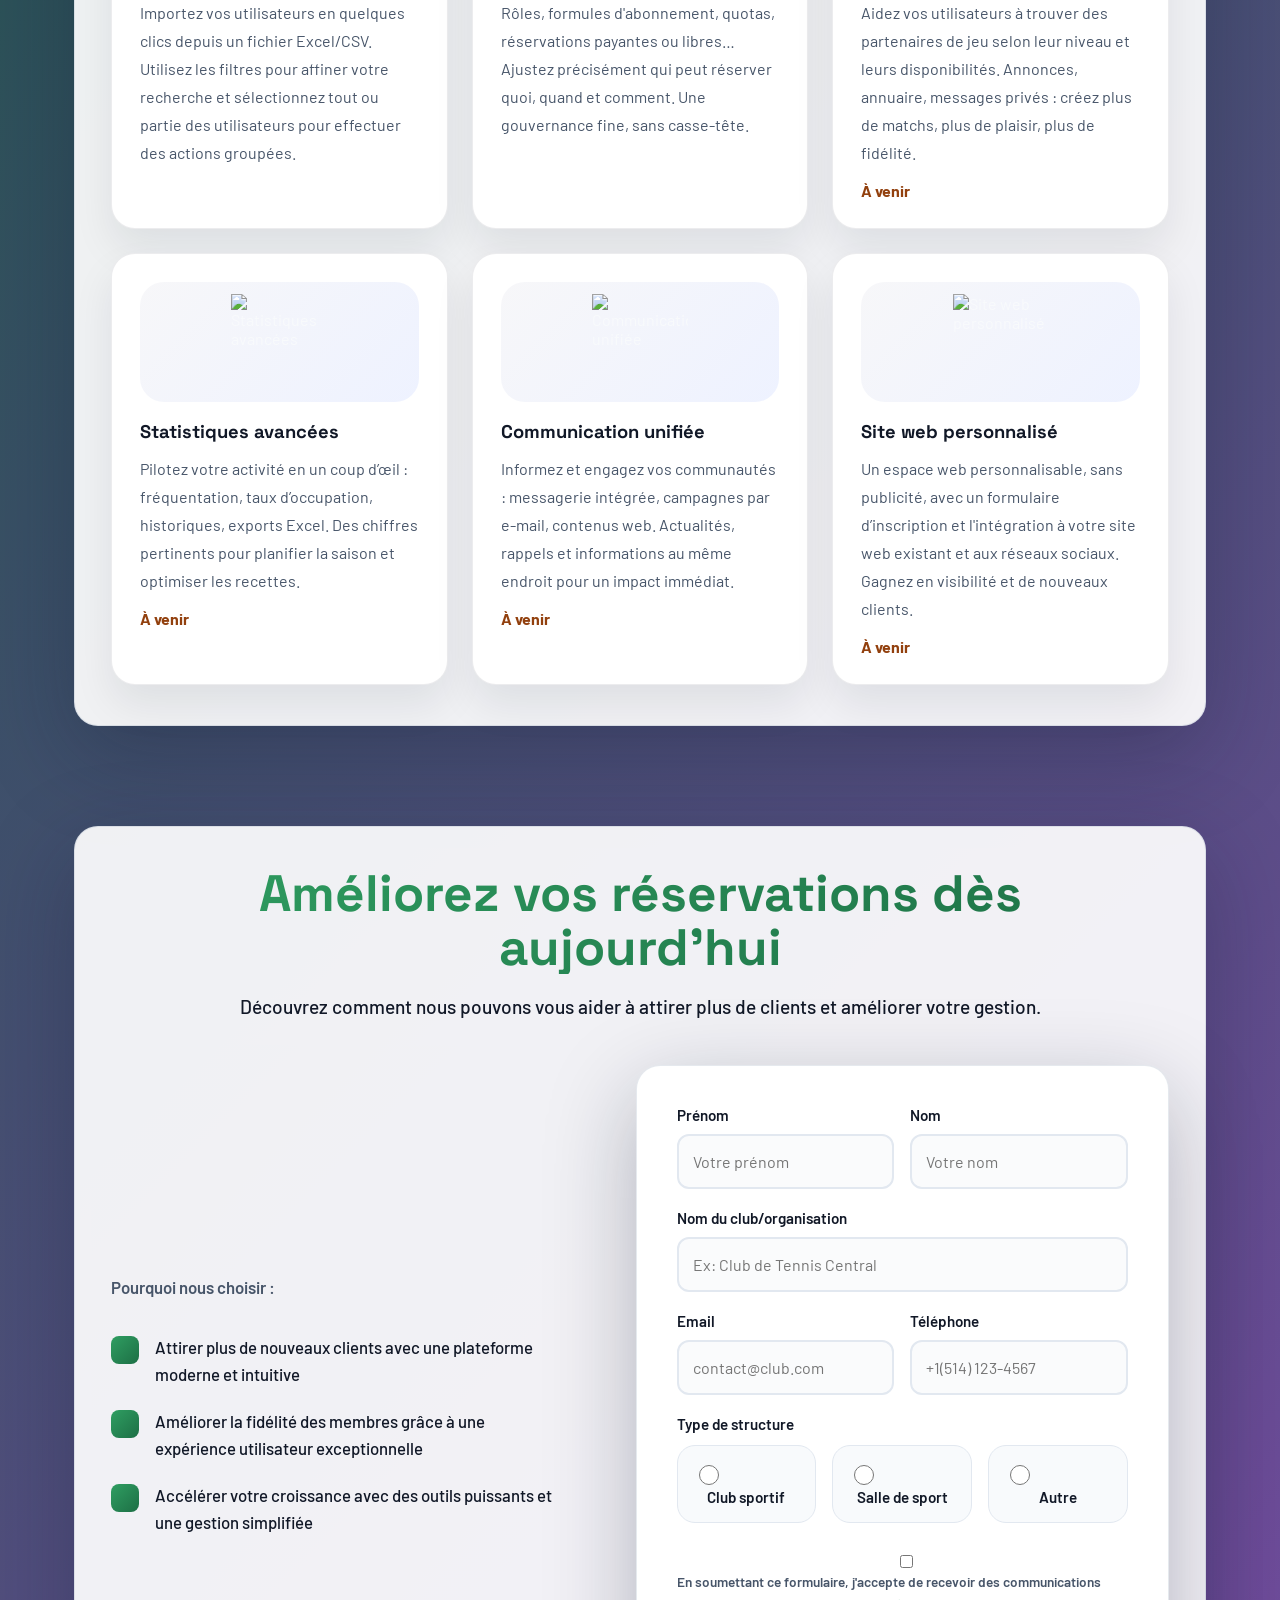
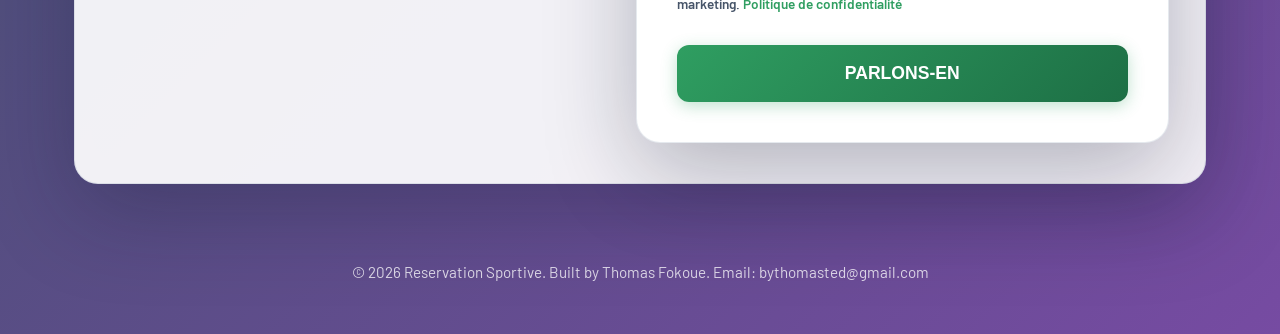
==== commit 017eee26: "UX: aligner checkbox et texte de consentement sur une même ligne" ====
--- a/index.html
+++ b/index.html
@@ -341,7 +341,7 @@
 
       .contact-legal {
         display: flex;
-        align-items: flex-start;
+        align-items: center;
         gap: 14px;
         flex-wrap: wrap;
       }
@@ -350,11 +350,11 @@
         color: #475569;
         font-size: 0.85rem;
         line-height: 1.6;
-        max-width: calc(100% - 56px);
+        max-width: 100%;
       }
 
       .contact-legal input {
-        margin-top: 4px;
+        margin-top: 0;
         accent-color: var(--primary);
       }
 
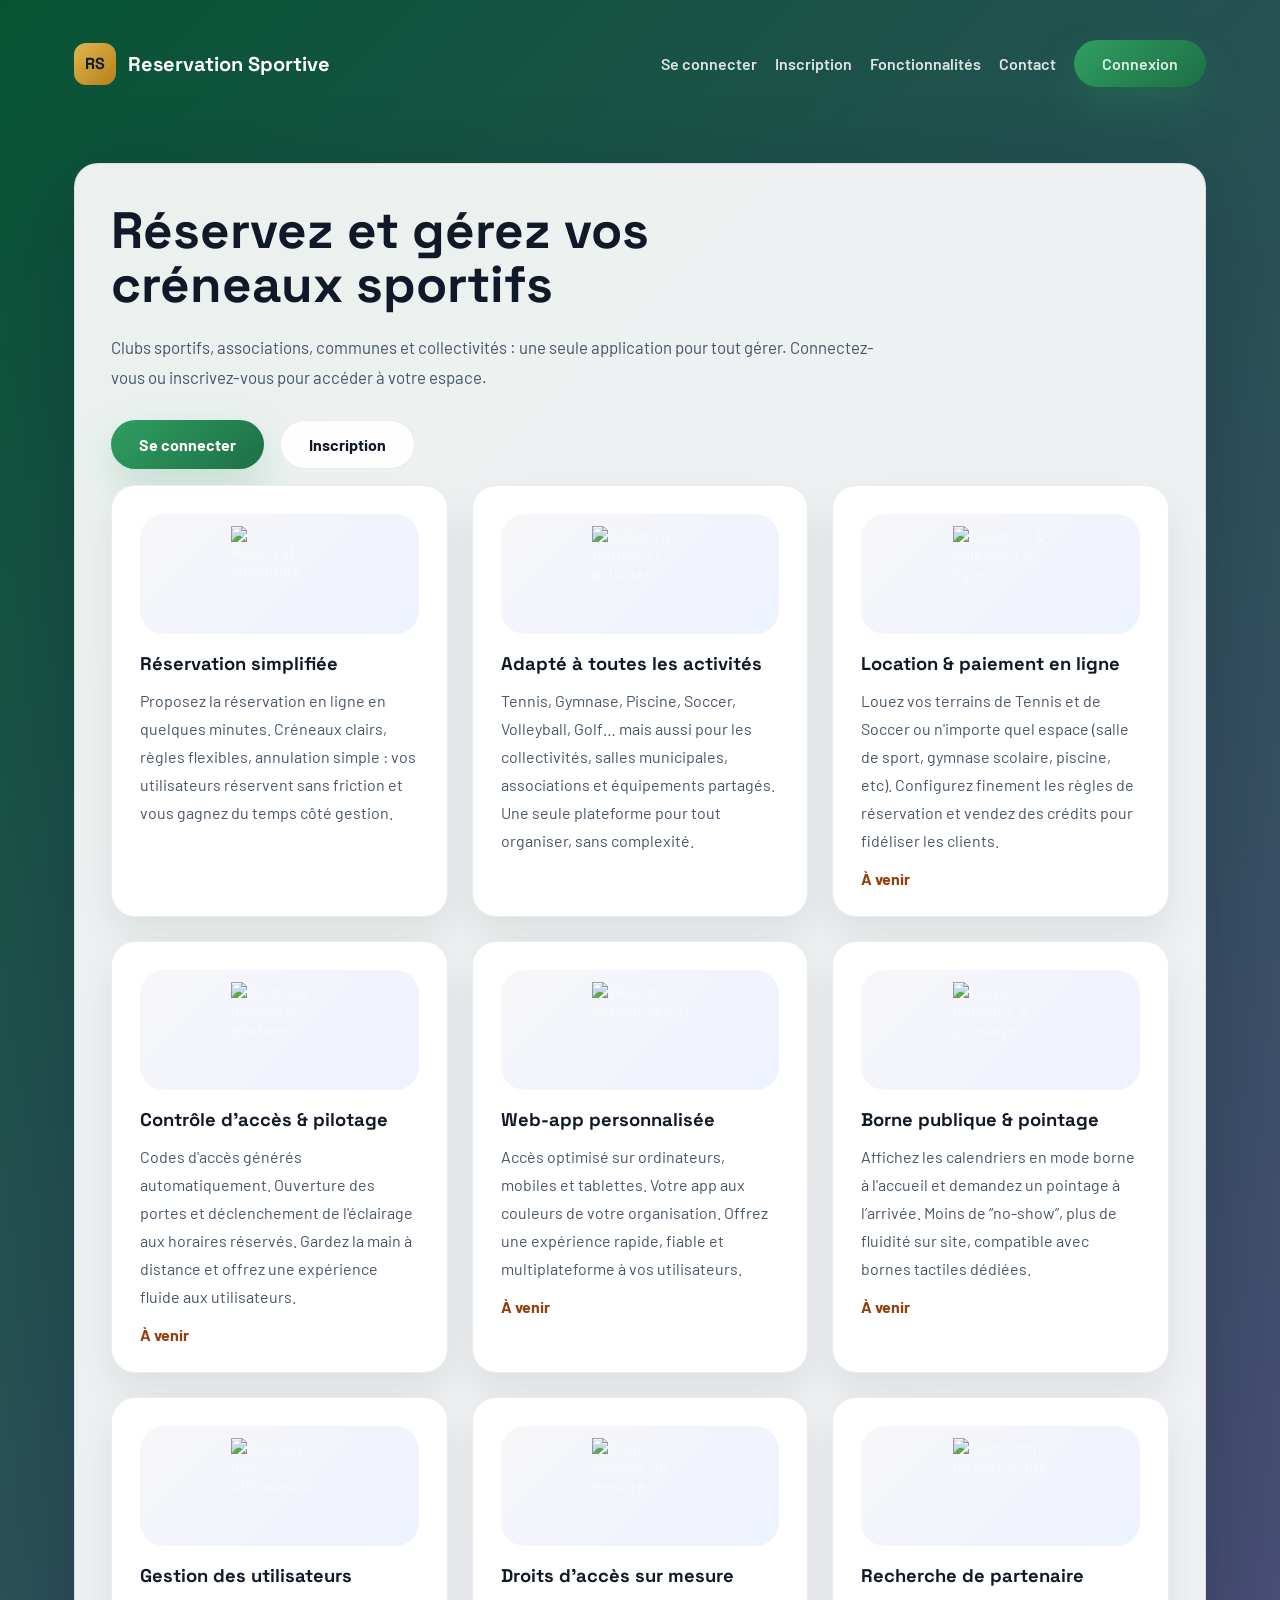
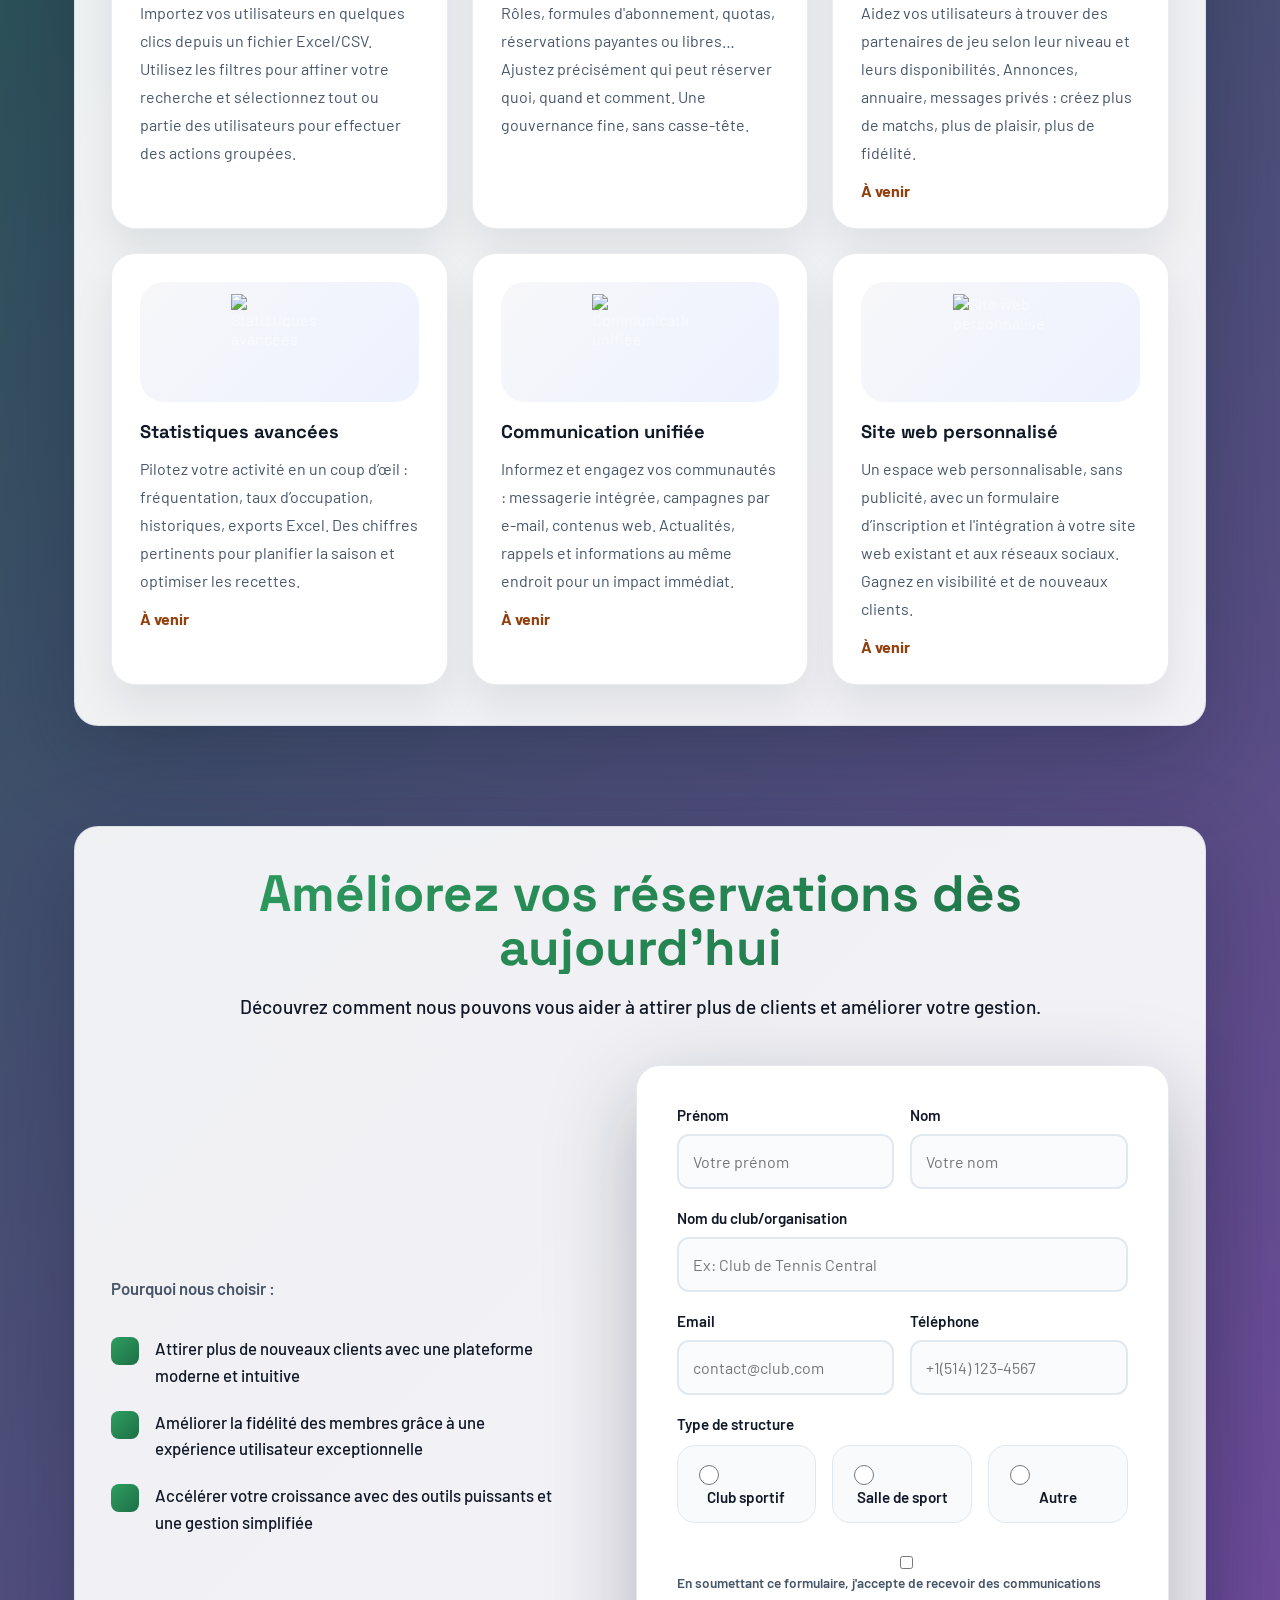
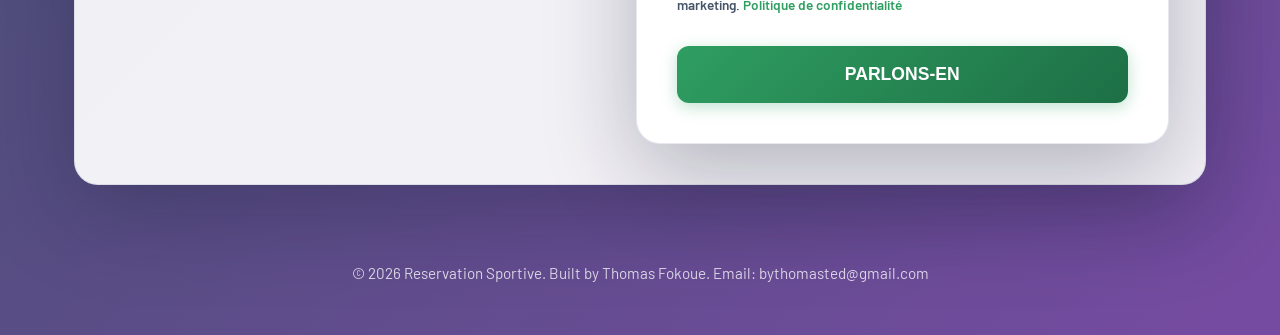
==== commit a7e36717: "UI: stabiliser l'alignement de la case de consentement dans le formulaire" ====
--- a/index.html
+++ b/index.html
@@ -340,10 +340,11 @@
       }
 
       .contact-legal {
-        display: flex;
-        align-items: center;
-        gap: 14px;
-        flex-wrap: wrap;
+        display: inline-grid;
+        grid-template-columns: auto minmax(0, 1fr);
+        align-items: center;
+        gap: 12px;
+        width: 100%;
       }
 
       .contact-legal span {
@@ -356,6 +357,7 @@
       .contact-legal input {
         margin-top: 0;
         accent-color: var(--primary);
+        vertical-align: middle;
       }
 
       .contact-form button:hover::before {
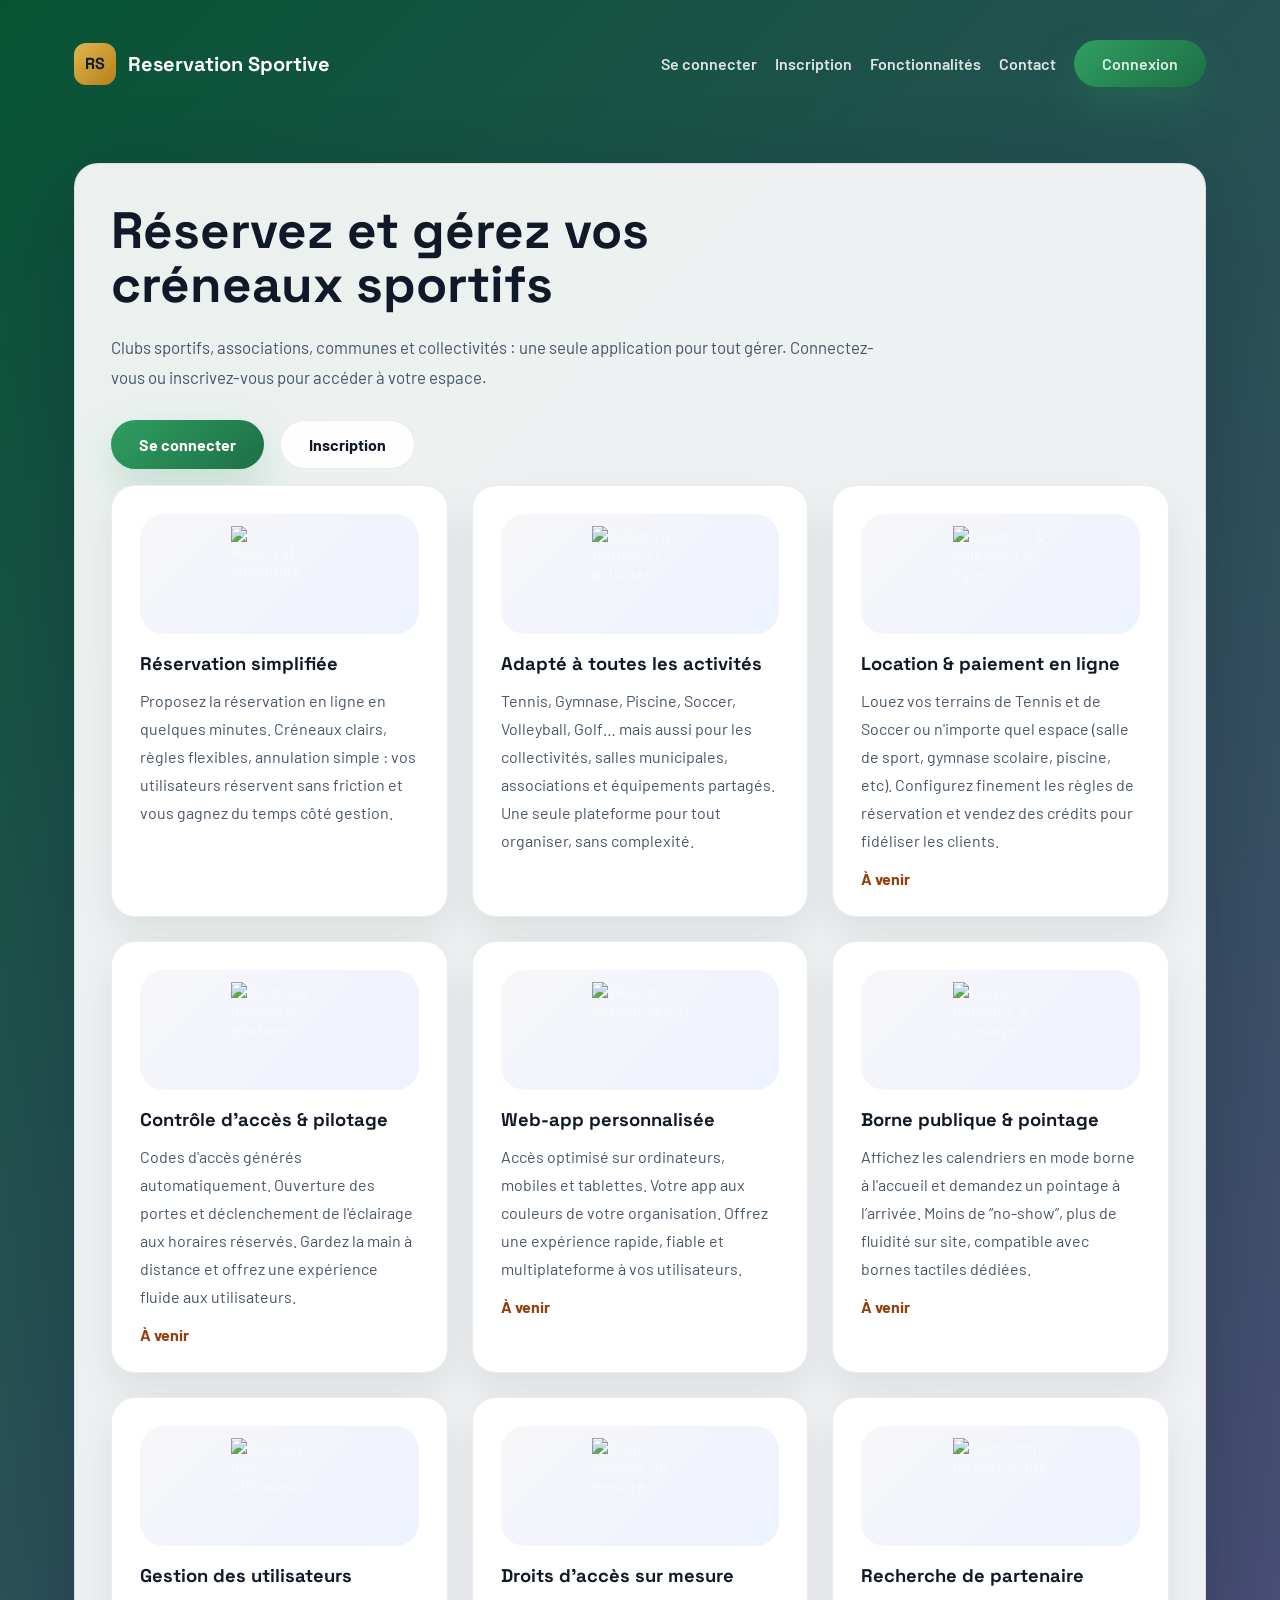
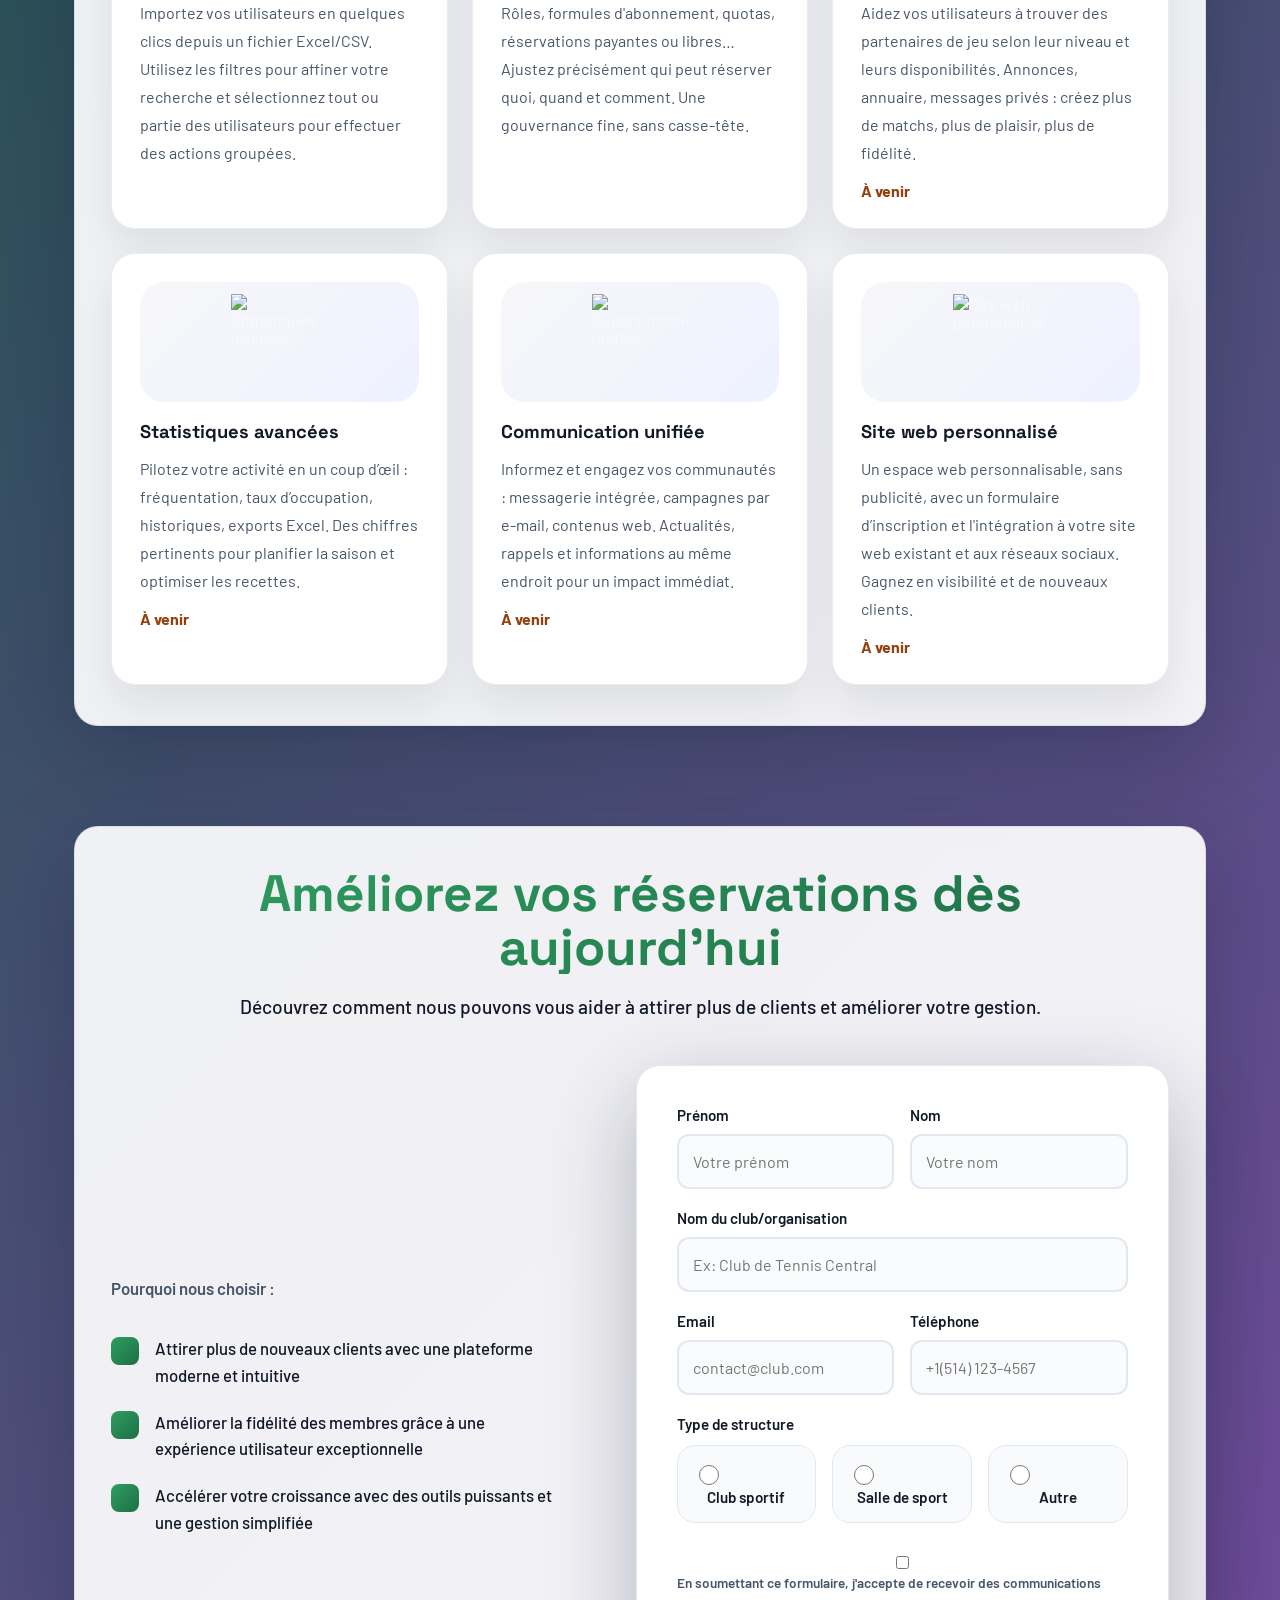
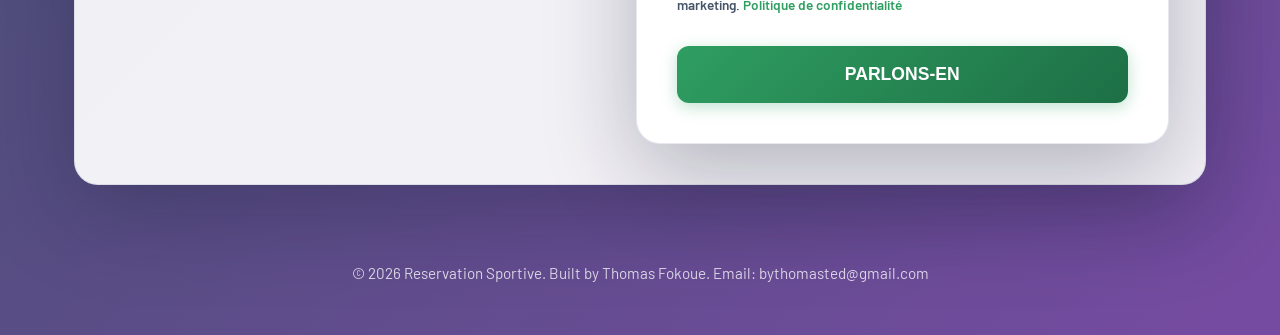
==== commit dd7f7243: "UI: aligner la case de consentement avec le début du texte" ====
--- a/index.html
+++ b/index.html
@@ -340,14 +340,15 @@
       }
 
       .contact-legal {
-        display: inline-grid;
-        grid-template-columns: auto minmax(0, 1fr);
-        align-items: center;
+        display: inline-flex;
+        align-items: flex-start;
         gap: 12px;
+        flex-wrap: wrap;
         width: 100%;
       }
 
       .contact-legal span {
+        display: inline-block;
         color: #475569;
         font-size: 0.85rem;
         line-height: 1.6;
@@ -355,9 +356,9 @@
       }
 
       .contact-legal input {
-        margin-top: 0;
+        margin: 0;
+        margin-top: 3px;
         accent-color: var(--primary);
-        vertical-align: middle;
       }
 
       .contact-form button:hover::before {
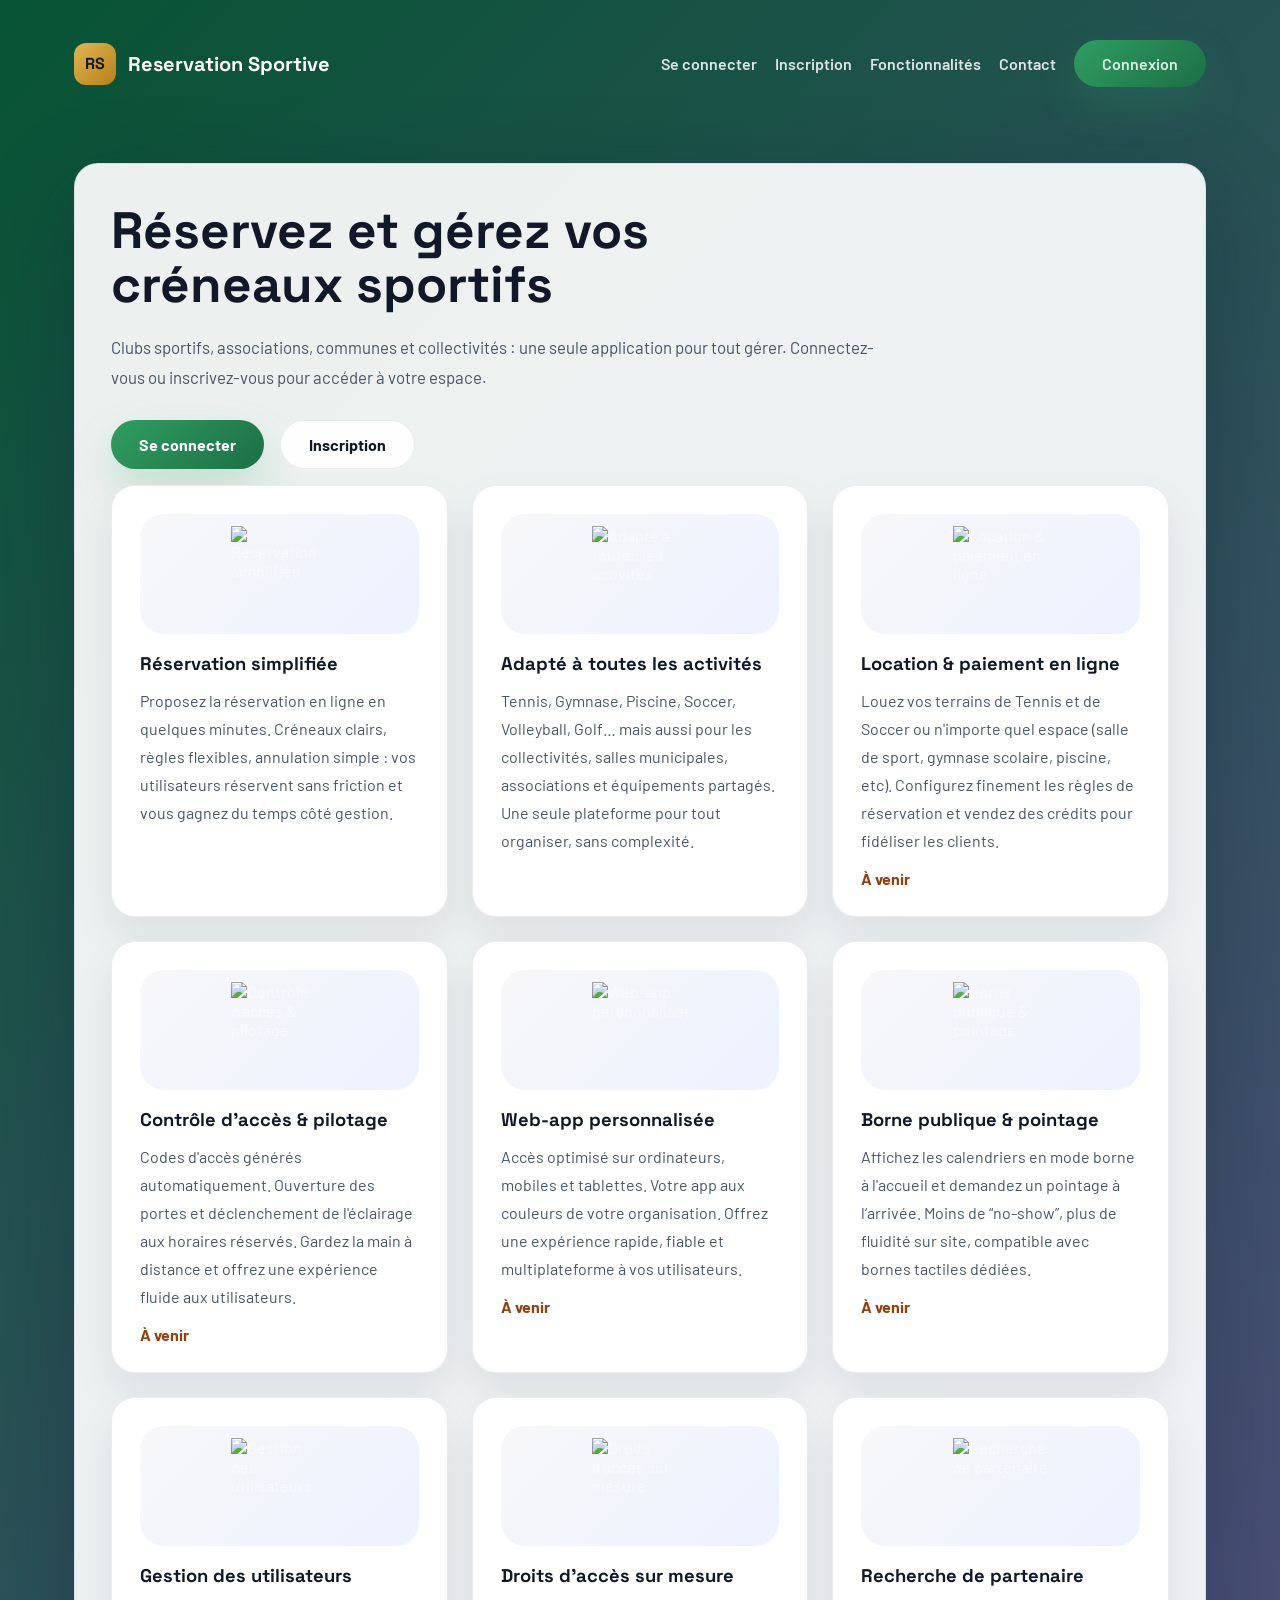
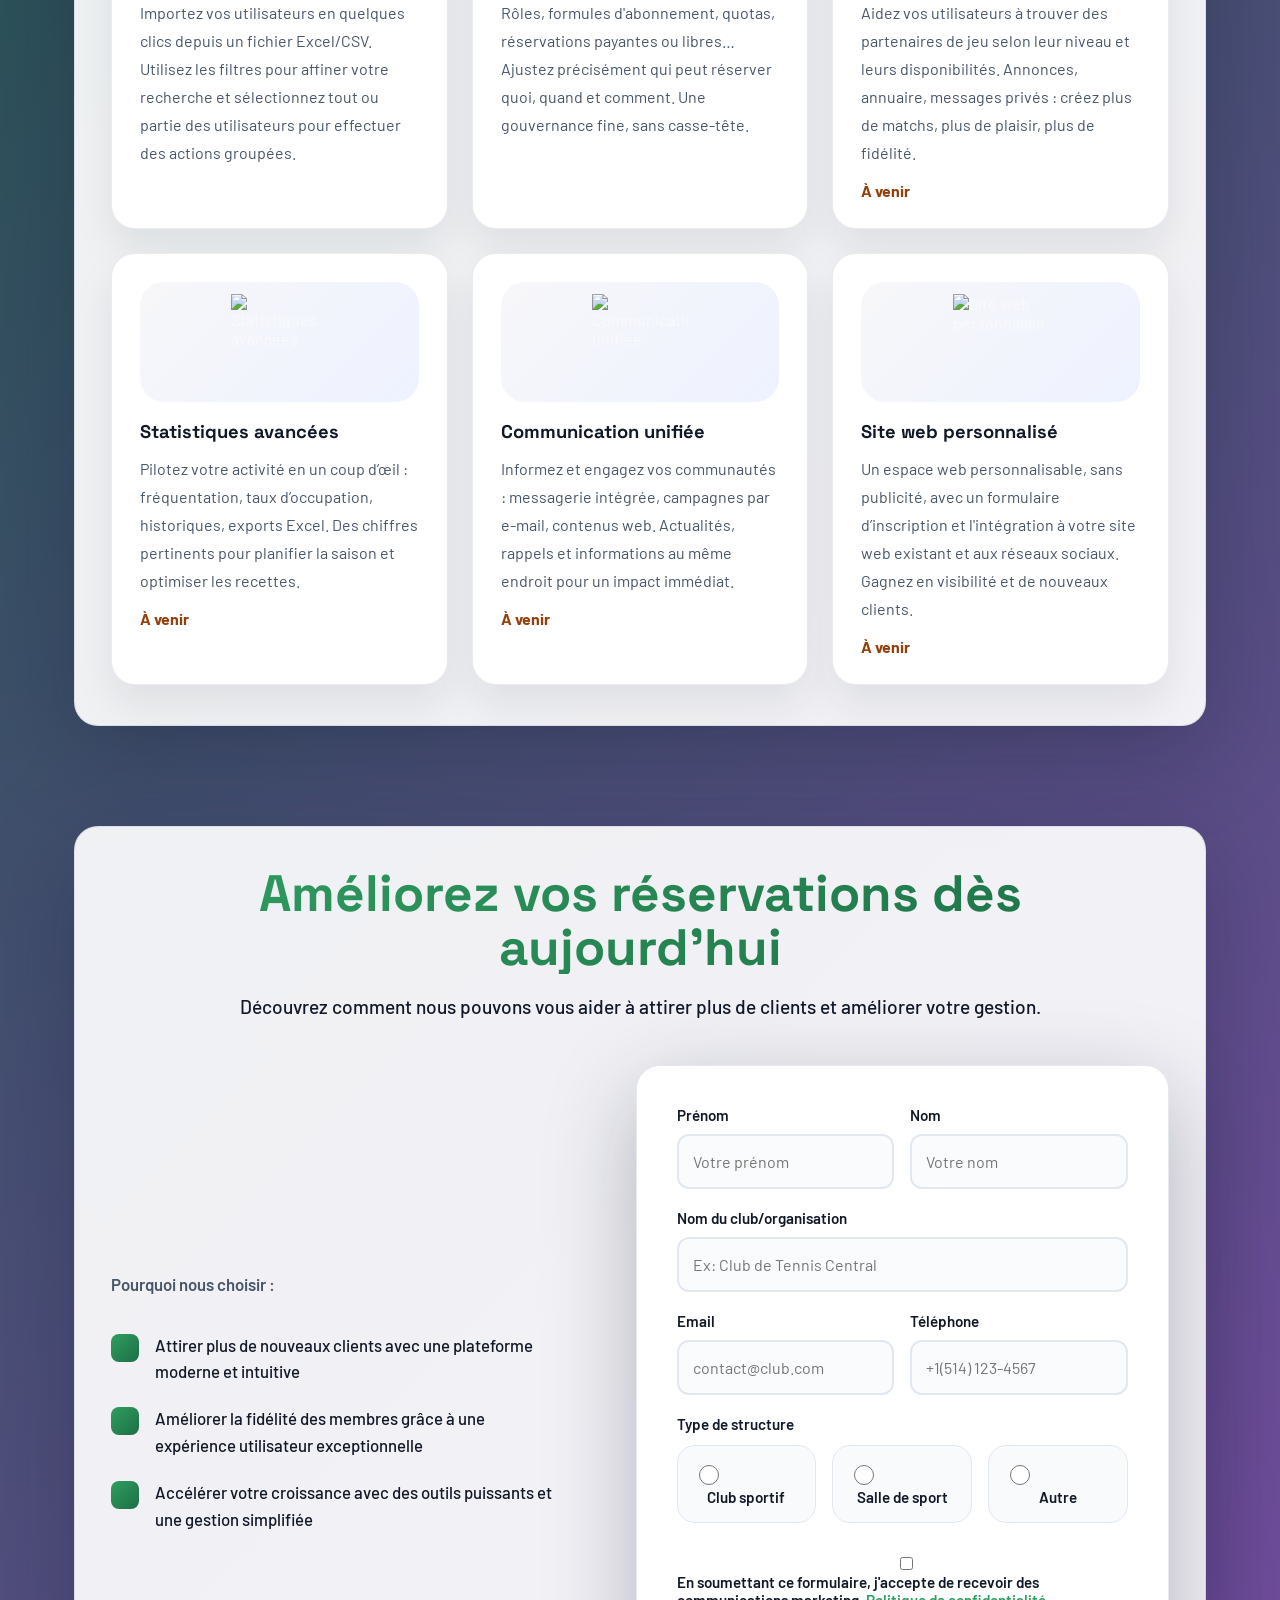
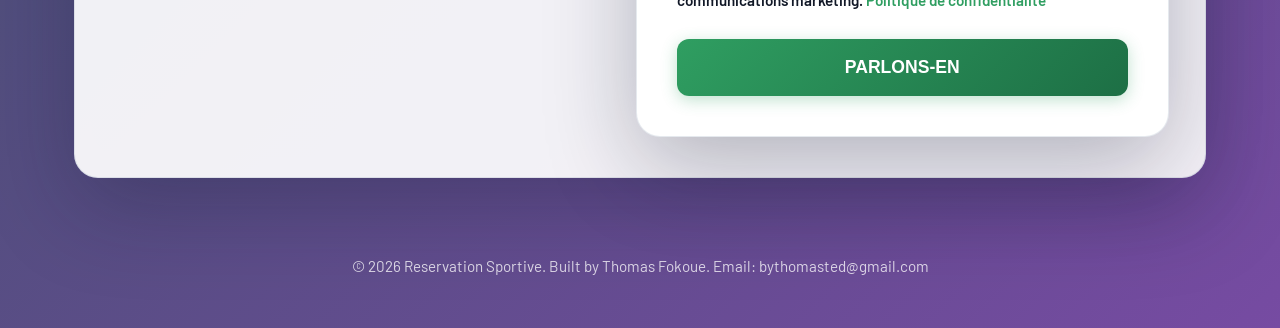
==== commit 280eac67: "UX: utiliser le style checkline pour le checkbox de consentement" ====
--- a/index.html
+++ b/index.html
@@ -339,26 +339,18 @@
         transition: left 0.5s;
       }
 
-      .contact-legal {
-        display: inline-flex;
-        align-items: flex-start;
-        gap: 12px;
-        flex-wrap: wrap;
-        width: 100%;
-      }
-
-      .contact-legal span {
-        display: inline-block;
-        color: #475569;
-        font-size: 0.85rem;
-        line-height: 1.6;
-        max-width: 100%;
-      }
-
-      .contact-legal input {
-        margin: 0;
-        margin-top: 3px;
-        accent-color: var(--primary);
+      .checkline {
+        display: grid;
+        grid-template-columns: auto 1fr;
+        align-items: start;
+        gap: 10px;
+        font-size: 17px;
+        font-weight: 500;
+        color: #4a556f;
+      }
+
+      .checkline input {
+        margin-top: 4px;
       }
 
       .contact-form button:hover::before {
@@ -652,7 +644,7 @@
                   </div>
                 </div>
 
-                <label class="contact-legal">
+                <label class="checkline">
                   <input type="checkbox">
                   <span>En soumettant ce formulaire, j'accepte de recevoir des communications marketing. <a href="#" style="color: var(--primary); text-decoration: none; font-weight: 600;">Politique de confidentialité</a></span>
                 </label>
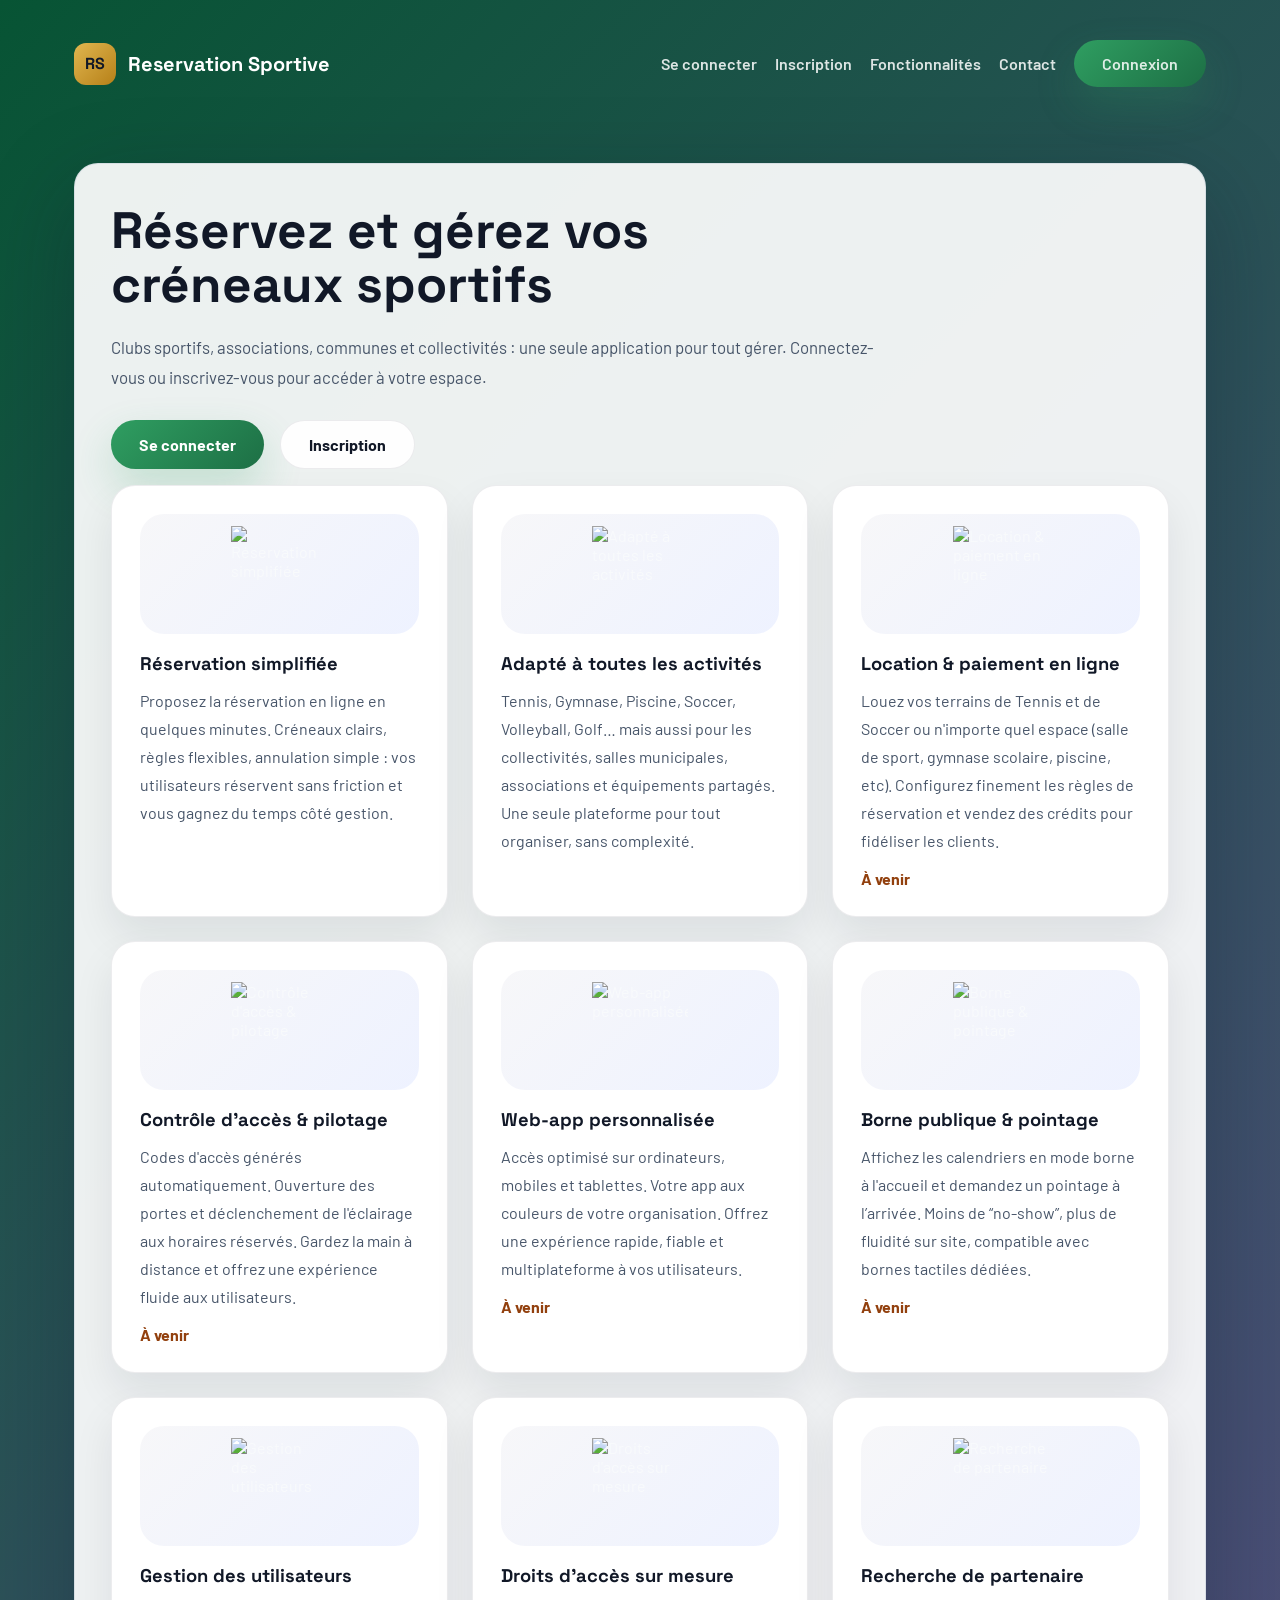
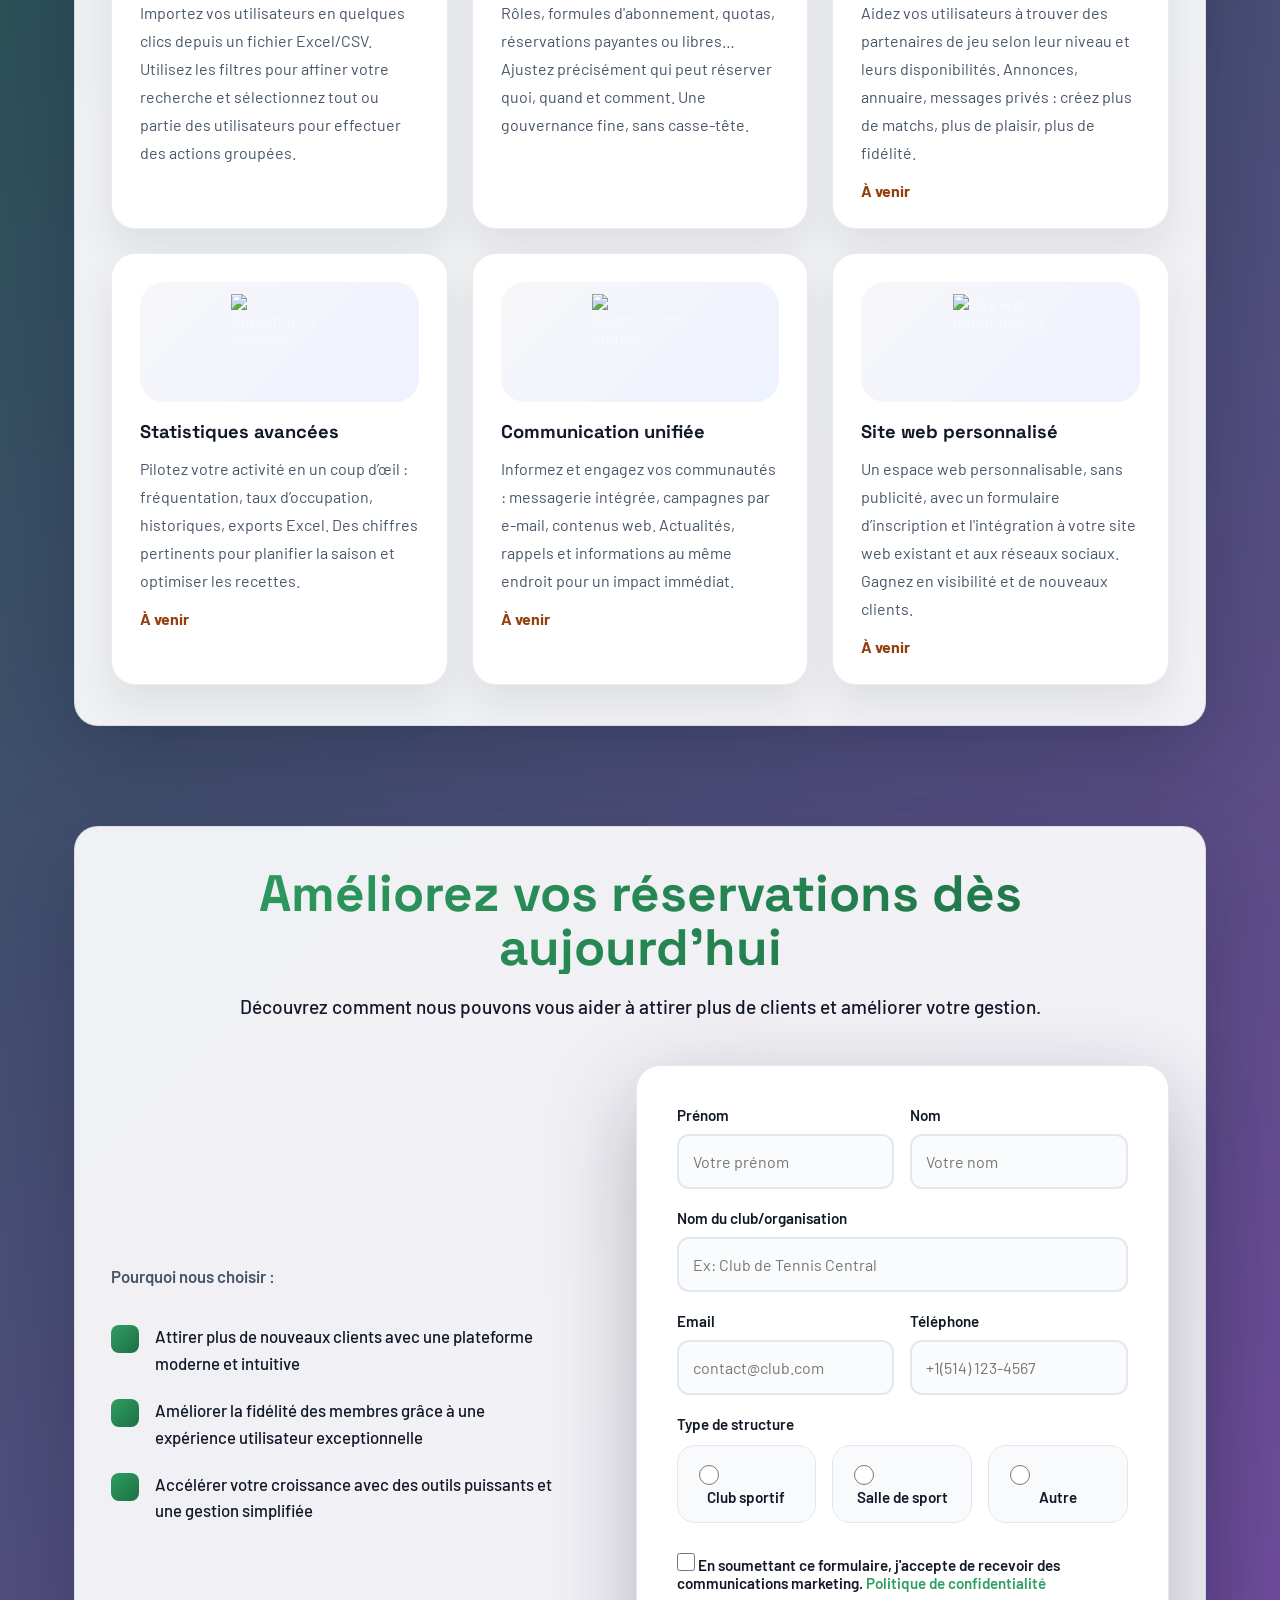
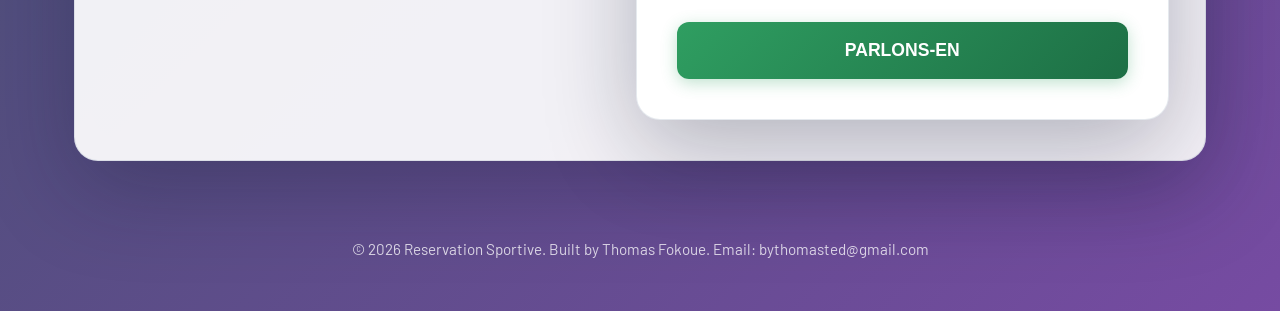
==== commit 79203b9d: "Fix: align checkbox with consent text in contact section" ====
--- a/index.html
+++ b/index.html
@@ -340,17 +340,19 @@
       }
 
       .checkline {
-        display: grid;
-        grid-template-columns: auto 1fr;
-        align-items: start;
-        gap: 10px;
+        display: inline-flex;
+        align-items: center;
+        gap: 12px;
         font-size: 17px;
         font-weight: 500;
         color: #4a556f;
       }
 
       .checkline input {
-        margin-top: 4px;
+        width: 18px;
+        height: 18px;
+        margin: 0;
+        accent-color: var(--primary);
       }
 
       .contact-form button:hover::before {
